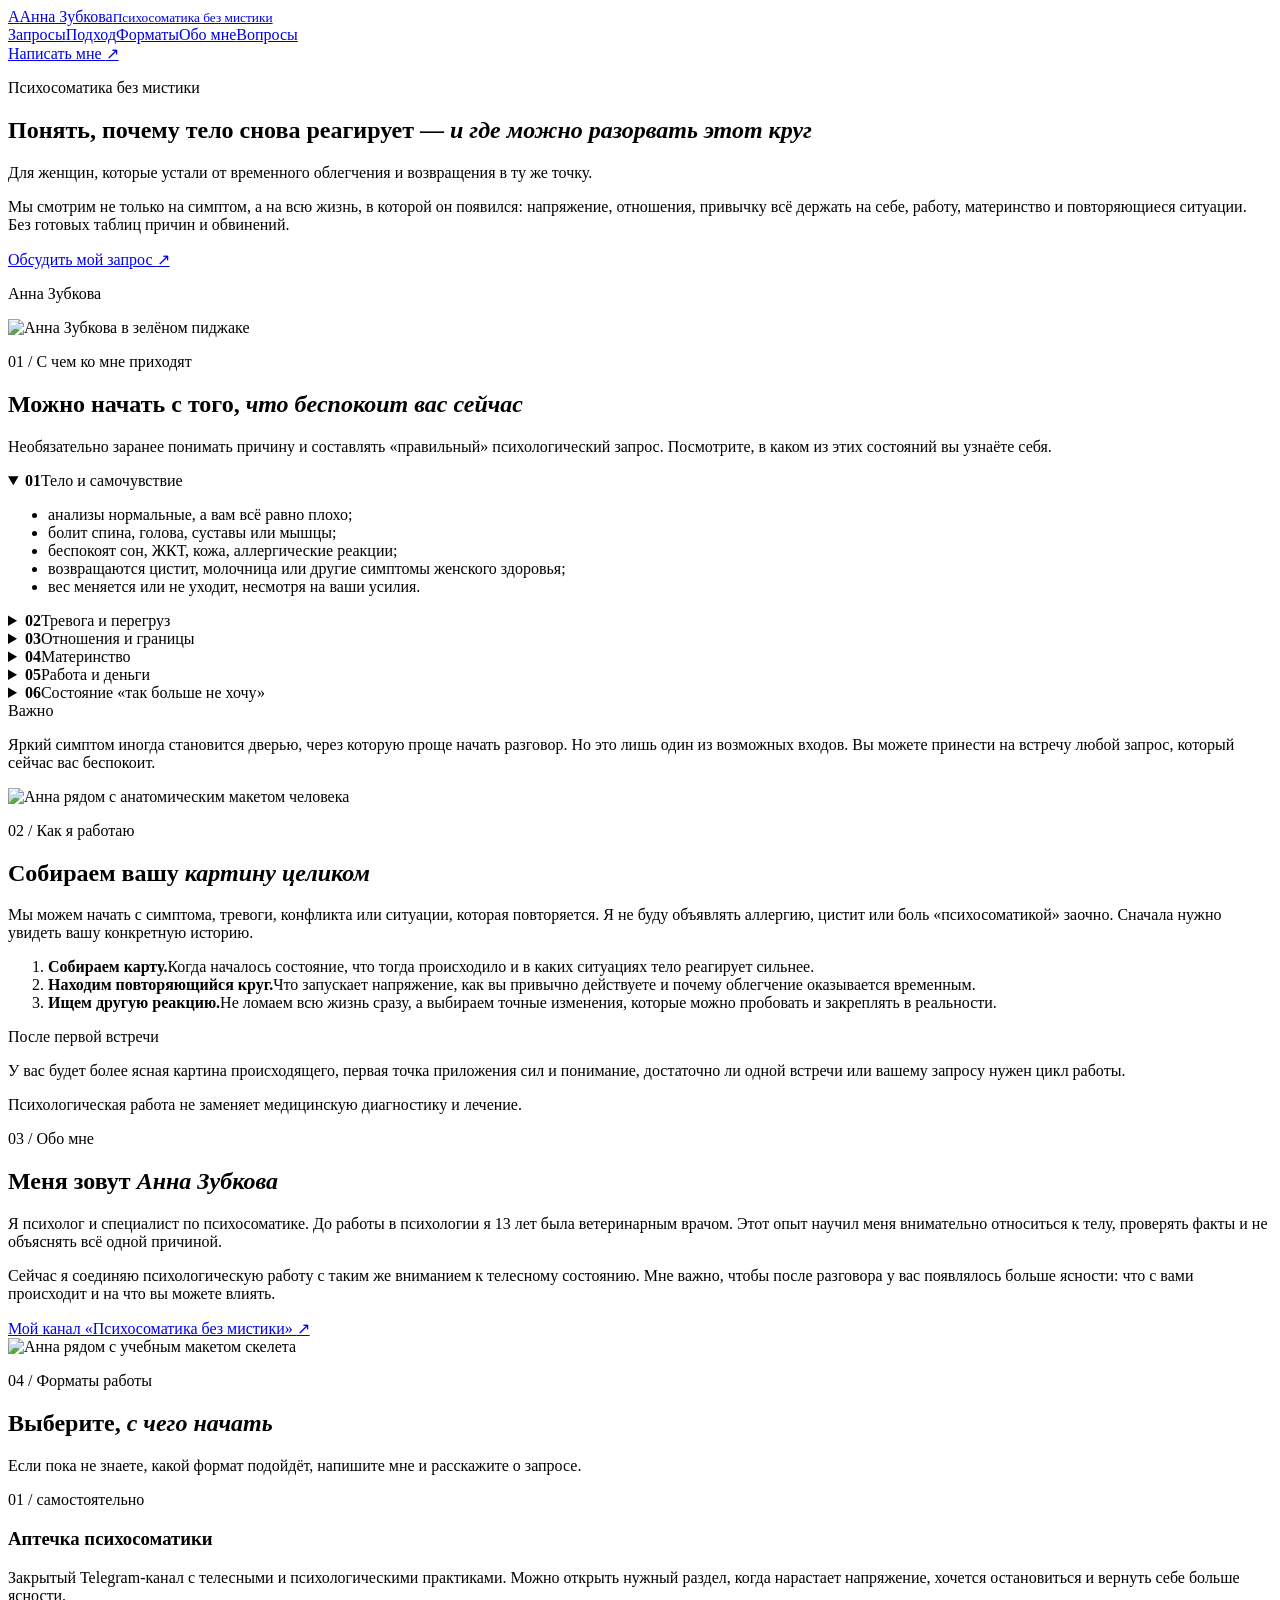
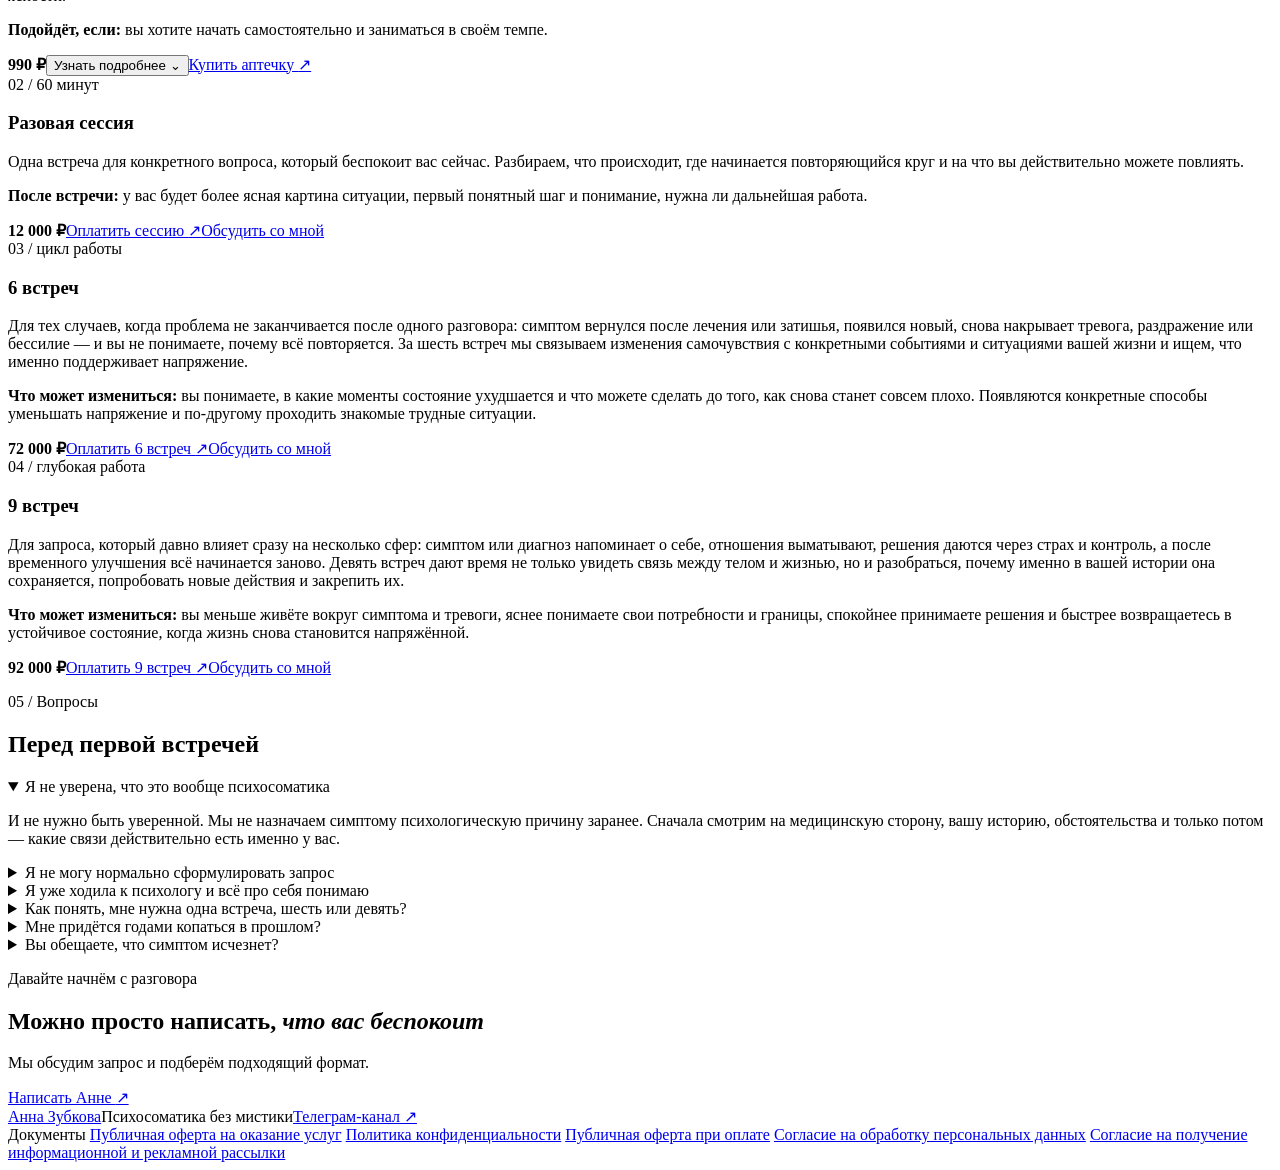
==== index.html @ 9dc9eb13 "Import original website: index.html" ====
<!doctype html>
<html lang="ru">
<head>
  <meta charset="utf-8">
  <meta name="viewport" content="width=device-width, initial-scale=1">
  <meta name="theme-color" content="#203127">
  <meta name="description" content="Анна Зубкова — психолог, специалист по психосоматике. Работа с телесными симптомами, тревогой, перегрузом и жизненными запросами без мистики и обвинений.">
  <title>Анна Зубкова — психосоматика без мистики</title>
  <link rel="icon" type="image/svg+xml" href="data:image/svg+xml,%3Csvg xmlns='http://www.w3.org/2000/svg' viewBox='0 0 64 64'%3E%3Crect width='64' height='64' rx='14' fill='%23203127'/%3E%3Cpath d='M16 43 31 17l17 26M23 33h17' fill='none' stroke='%23e7e2d5' stroke-width='5' stroke-linecap='round' stroke-linejoin='round'/%3E%3C/svg%3E">
  <link rel="stylesheet" href="styles.css">
</head>
<body>
  <header class="site-header">
    <a class="brand" href="#top" aria-label="Анна Зубкова — к началу страницы"><span class="brand-mark">А</span><span>Анна Зубкова<small>Психосоматика без мистики</small></span></a>
    <nav class="nav" aria-label="Основная навигация"><a href="#requests">Запросы</a><a href="#approach">Подход</a><a href="#formats">Форматы</a><a href="#about">Обо мне</a><a href="#faq">Вопросы</a></nav>
    <a class="header-contact" href="https://t.me/meteora1312" target="_blank" rel="noopener noreferrer">Написать мне <span aria-hidden="true">↗</span></a>
  </header>

  <main id="top">
    <section class="hero" aria-labelledby="hero-title">
      <div class="hero-copy">
        <p class="eyebrow"><span class="line"></span> Психосоматика без мистики</p>
        <h1 id="hero-title">Понять, почему тело снова реагирует — <em>и где можно разорвать этот круг</em></h1>
        <p class="hero-lead">Для женщин, которые устали от временного облегчения и возвращения в ту же точку.</p>
        <p class="hero-sub">Мы смотрим не только на симптом, а на всю жизнь, в которой он появился: напряжение, отношения, привычку всё держать на себе, работу, материнство и повторяющиеся ситуации. Без готовых таблиц причин и обвинений.</p>
        <a class="button button-light" href="https://t.me/meteora1312" target="_blank" rel="noopener noreferrer">Обсудить мой запрос <span aria-hidden="true">↗</span></a>
        <p class="hero-sign">Анна Зубкова</p>
      </div>
      <div class="hero-image"><img src="images/anna-green-hero.jpg" alt="Анна Зубкова в зелёном пиджаке" width="959" height="1280" fetchpriority="high"></div>
    </section>

    <section class="section concerns" id="requests" aria-labelledby="requests-title">
      <div class="section-heading"><p class="eyebrow muted">01 / С чем ко мне приходят</p><h2 id="requests-title">Можно начать с того, <em>что беспокоит вас сейчас</em></h2><p class="requests-intro">Необязательно заранее понимать причину и составлять «правильный» психологический запрос. Посмотрите, в каком из этих состояний вы узнаёте себя.</p></div>
      <div class="requests-grid">
        <details class="request-card" open><summary><span><b>01</b>Тело и самочувствие</span></summary><ul><li>анализы нормальные, а вам всё равно плохо;</li><li>болит спина, голова, суставы или мышцы;</li><li>беспокоят сон, ЖКТ, кожа, аллергические реакции;</li><li>возвращаются цистит, молочница или другие симптомы женского здоровья;</li><li>вес меняется или не уходит, несмотря на ваши усилия.</li></ul></details>
        <details class="request-card"><summary><span><b>02</b>Тревога и перегруз</span></summary><ul><li>вы просыпаетесь уже уставшей;</li><li>голова не выключается даже ночью;</li><li>тело напряжено, хотя прямо сейчас ничего не происходит;</li><li>вы всё контролируете, потому что иначе, кажется, всё рухнет;</li><li>отдых есть, а восстановления нет.</li></ul></details>
        <details class="request-card"><summary><span><b>03</b>Отношения и границы</span></summary><ul><li>вы устали объяснять очевидное и копите обиду;</li><li>трудно говорить «нет» и просить о помощи;</li><li>одни и те же конфликты повторяются с партнёром или близкими;</li><li>вы знаете, что нужно всем вокруг, но плохо понимаете, чего хотите сами.</li></ul></details>
        <details class="request-card"><summary><span><b>04</b>Материнство</span></summary><ul><li>вы срываетесь на ребёнка, а потом съедаете себя чувством вины;</li><li>постоянно тревожитесь за здоровье и будущее детей;</li><li>стали функцией для семьи и будто потеряли себя;</li><li>не можете отдыхать, пока дома кому-то что-то нужно.</li></ul></details>
        <details class="request-card"><summary><span><b>05</b>Работа и деньги</span></summary><ul><li>делаете много, а результата и удовлетворения мало;</li><li>страшно проявляться, поднимать цену или просить больше;</li><li>работа выматывает, но решиться на изменения трудно;</li><li>вы снова упираетесь в один и тот же потолок.</li></ul></details>
        <details class="request-card"><summary><span><b>06</b>Состояние «так больше не хочу»</span></summary><ul><li>внешне всё нормально, а внутри пусто;</li><li>ничего особенно не радует, жизнь идёт на автомате;</li><li>вы вроде всё понимаете головой, но реагируете по-старому;</li><li>не можете точно сформулировать запрос, но чувствуете, что пора что-то менять.</li></ul></details>
      </div>
      <div class="statement"><span class="statement-index">Важно</span><p>Яркий симптом иногда становится дверью, через которую проще начать разговор. Но это лишь один из возможных входов. Вы можете принести на встречу любой запрос, который сейчас вас беспокоит.</p></div>
    </section>

    <section class="section approach" id="approach" aria-labelledby="approach-title">
      <div class="approach-image"><img src="images/anna-anatomy.png" alt="Анна рядом с анатомическим макетом человека" width="1024" height="1536" loading="lazy"></div>
      <div class="approach-copy"><p class="eyebrow muted">02 / Как я работаю</p><h2 id="approach-title">Собираем вашу <em>картину целиком</em></h2>
        <p>Мы можем начать с симптома, тревоги, конфликта или ситуации, которая повторяется. Я не буду объявлять аллергию, цистит или боль «психосоматикой» заочно. Сначала нужно увидеть вашу конкретную историю.</p>
        <ol class="process-steps">
          <li><b>Собираем карту.</b><span>Когда началось состояние, что тогда происходило и в каких ситуациях тело реагирует сильнее.</span></li>
          <li><b>Находим повторяющийся круг.</b><span>Что запускает напряжение, как вы привычно действуете и почему облегчение оказывается временным.</span></li>
          <li><b>Ищем другую реакцию.</b><span>Не ломаем всю жизнь сразу, а выбираем точные изменения, которые можно пробовать и закреплять в реальности.</span></li>
        </ol>
        <div class="first-result"><span>После первой встречи</span><p>У вас будет более ясная картина происходящего, первая точка приложения сил и понимание, достаточно ли одной встречи или вашему запросу нужен цикл работы.</p></div>
        <p class="medical-note">Психологическая работа не заменяет медицинскую диагностику и лечение.</p>
      </div>
    </section>

    <section class="section about" id="about" aria-labelledby="about-title">
      <div class="about-copy"><p class="eyebrow muted">03 / Обо мне</p><h2 id="about-title">Меня зовут <em>Анна Зубкова</em></h2>
        <p>Я психолог и специалист по психосоматике. До работы в психологии я 13 лет была ветеринарным врачом. Этот опыт научил меня внимательно относиться к телу, проверять факты и не объяснять всё одной причиной.</p>
        <p>Сейчас я соединяю психологическую работу с таким же вниманием к телесному состоянию. Мне важно, чтобы после разговора у вас появлялось больше ясности: что с вами происходит и на что вы можете влиять.</p>
        <a class="text-link" href="https://t.me/meteora_psy" target="_blank" rel="noopener noreferrer">Мой канал «Психосоматика без мистики» <span aria-hidden="true">↗</span></a>
      </div>
      <div class="about-image"><img src="images/anna-skeleton.png" alt="Анна рядом с учебным макетом скелета" width="1024" height="1536" loading="lazy"></div>
    </section>

    <section class="section formats" id="formats" aria-labelledby="formats-title"><div class="section-heading"><p class="eyebrow muted">04 / Форматы работы</p><h2 id="formats-title">Выберите, <em>с чего начать</em></h2><p>Если пока не знаете, какой формат подойдёт, напишите мне и расскажите о запросе.</p></div>
      <div class="format-grid">
        <article class="format-card"><div><span class="format-number">01 / самостоятельно</span><h3>Аптечка психосоматики</h3><p>Закрытый Telegram-канал с телесными и психологическими практиками. Можно открыть нужный раздел, когда нарастает напряжение, хочется остановиться и вернуть себе больше ясности.</p><p class="format-result"><b>Подойдёт, если:</b> вы хотите начать самостоятельно и заниматься в своём темпе.</p></div><div class="format-bottom"><strong>990 ₽</strong><button class="apothecary-toggle" type="button" aria-expanded="false" aria-controls="apothecary-details">Узнать подробнее <span aria-hidden="true">⌄</span></button><a class="button button-dark" href="https://link.payform.ru/?paymentLinkId=2100d9b6-a887-4f74-a261-16cebd030a8f" target="_blank" rel="noopener noreferrer">Купить аптечку <span aria-hidden="true">↗</span></a></div></article>
        <article class="format-card"><div><span class="format-number">02 / 60 минут</span><h3>Разовая сессия</h3><p>Одна встреча для конкретного вопроса, который беспокоит вас сейчас. Разбираем, что происходит, где начинается повторяющийся круг и на что вы действительно можете повлиять.</p><p class="format-result"><b>После встречи:</b> у вас будет более ясная картина ситуации, первый понятный шаг и понимание, нужна ли дальнейшая работа.</p></div><div class="format-bottom"><strong>12 000 ₽</strong><a class="button button-dark" href="https://link.payform.ru/?paymentLinkId=747c7715-d031-4cc8-88b8-b50c8da9452f" target="_blank" rel="noopener noreferrer">Оплатить сессию <span aria-hidden="true">↗</span></a><a class="format-discuss" href="https://t.me/meteora1312" target="_blank" rel="noopener noreferrer">Обсудить со мной</a></div></article>
        <article class="format-card"><div><span class="format-number">03 / цикл работы</span><h3>6 встреч</h3><p>Для тех случаев, когда проблема не заканчивается после одного разговора: симптом вернулся после лечения или затишья, появился новый, снова накрывает тревога, раздражение или бессилие — и вы не понимаете, почему всё повторяется. За шесть встреч мы связываем изменения самочувствия с конкретными событиями и ситуациями вашей жизни и ищем, что именно поддерживает напряжение.</p><p class="format-result"><b>Что может измениться:</b> вы понимаете, в какие моменты состояние ухудшается и что можете сделать до того, как снова станет совсем плохо. Появляются конкретные способы уменьшать напряжение и по-другому проходить знакомые трудные ситуации.</p></div><div class="format-bottom"><strong>72 000 ₽</strong><a class="button button-dark" href="https://link.payform.ru/?paymentLinkId=efcb30e1-7773-4009-92f5-4e27698c7dbb" target="_blank" rel="noopener noreferrer">Оплатить 6 встреч <span aria-hidden="true">↗</span></a><a class="format-discuss" href="https://t.me/meteora1312" target="_blank" rel="noopener noreferrer">Обсудить со мной</a></div></article>
        <article class="format-card featured"><div><span class="format-number">04 / глубокая работа</span><h3>9 встреч</h3><p>Для запроса, который давно влияет сразу на несколько сфер: симптом или диагноз напоминает о себе, отношения выматывают, решения даются через страх и контроль, а после временного улучшения всё начинается заново. Девять встреч дают время не только увидеть связь между телом и жизнью, но и разобраться, почему именно в вашей истории она сохраняется, попробовать новые действия и закрепить их.</p><p class="format-result"><b>Что может измениться:</b> вы меньше живёте вокруг симптома и тревоги, яснее понимаете свои потребности и границы, спокойнее принимаете решения и быстрее возвращаетесь в устойчивое состояние, когда жизнь снова становится напряжённой.</p></div><div class="format-bottom"><strong>92 000 ₽</strong><a class="button button-light" href="https://link.payform.ru/?paymentLinkId=9d1f281f-396b-4ad5-9f83-688eb92762f6" target="_blank" rel="noopener noreferrer">Оплатить 9 встреч <span aria-hidden="true">↗</span></a><a class="format-discuss" href="https://t.me/meteora1312" target="_blank" rel="noopener noreferrer">Обсудить со мной</a></div></article>
      </div>
      <section class="apothecary-details" id="apothecary-details" aria-labelledby="apothecary-title" hidden>
        <div class="apothecary-intro">
          <p class="eyebrow muted">Подробнее о продукте</p>
          <h2 id="apothecary-title">Аптечка психосоматики</h2>
          <p class="apothecary-lead">Закрытый Telegram-канал с практиками, которые можно открыть в тот момент, когда уже накрыло и нужно понять, что делать сейчас.</p>
          <p>У вас может не быть времени или возможности прийти на большой разбор. А тревога уже разогналась, в голове всё скачет, тело напряжено, после неприятного разговора никак не отпускает или снова стало страшно из-за симптома.</p>
          <p>В таком состоянии сложно вспоминать всё, что вы когда-то читали о психологии. Хочется открыть конкретную практику, сделать её и хотя бы немного снизить напряжение, чтобы снова начать соображать.</p>
          <p>Для этого я и собрала «Аптечку психосоматики».</p>
        </div>

        <div class="apothecary-situation">
          <h3>В каких ситуациях она может пригодиться</h3>
          <p>Например, вы не можете уснуть, потому что продолжаете мысленно выяснять отношения. Сорвались на ребёнка и теперь вместо отдыха второй час едите себя чувством вины. Испугались симптома и уже начитались в интернете такого, что тревога стала сильнее самого симптома. Или просто понимаете: всё бесит, сил нет, а что с собой делать — непонятно.</p>
          <p>Вы заходите в канал, выбираете раздел под своё состояние и берёте одну практику. Не нужно выполнять всё подряд, проходить материалы по порядку или устраивать себе ещё одну работу после работы.</p>
        </div>

        <div class="apothecary-contents">
          <h3>Что есть в «Аптечке»</h3>
          <div class="apothecary-grid">
            <article><span>01</span><h4>Телесные практики</h4><p>Короткие упражнения, которые помогают вернуть внимание из бесконечного потока мыслей в тело и немного снизить напряжение. Есть практики на 3–5 минут, которые можно сделать дома без специальной подготовки.</p></article>
            <article><span>02</span><h4>Психологические практики</h4><p>Они нужны, чтобы не только успокоиться, но и разобраться: что именно сейчас так зацепило, чего вы испугались, что пытаетесь проконтролировать и почему ситуация никак не отпускает.</p></article>
            <article><span>03</span><h4>Практики на симптомы</h4><p>Без таблиц в духе «болит здесь — значит, вы на кого-то обиделись». Мы смотрим на сам симптом, обстоятельства, в которых он усилился, и напряжение, которое появилось вокруг него.</p></article>
            <article><span>04</span><h4>Новые решения</h4><p>Здесь работа уже не только с состоянием. Можно посмотреть, как вы обычно поступаете в сложной ситуации, к чему это приводит и что попробовать сделать по-другому.</p></article>
            <article><span>05</span><h4>Тема месяца</h4><p>Каждый месяц я беру одну тему глубже. Сейчас в канале собраны материалы о возвращении к себе: как снова начать замечать своё состояние, желания и усталость, а не обнаруживать себя только в тот момент, когда организм уже сказал: «Всё, приехали».</p></article>
            <article><span>06</span><h4>Дополнительные материалы и фиторецепты</h4><p>Сон, вода, прогулки, цифровая гигиена и другие простые вещи, которые мы часто недооцениваем. Плюс отдельный раздел со сборами и рекомендациями по их применению.</p></article>
          </div>
        </div>

        <div class="apothecary-how">
          <div><h3>Как пользоваться каналом</h3><p>Допустим, сегодня вы не можете успокоиться после разговора. Не нужно изучать весь канал. Вы открываете нужный раздел, выбираете одну практику и делаете её.</p><p>В другой день может понадобиться упражнение перед сном. Через неделю — разбор ситуации, в которой вы опять взяли на себя слишком много. «Аптечка» остаётся под рукой, и вы возвращаетесь к ней по мере необходимости.</p><p>Она нужна не для того, чтобы срочно убрать из жизни тревогу, страх или сложную ситуацию. Задача — сбросить лишнее напряжение вокруг происходящего. Тогда становится проще понять, что с вами и что делать дальше.</p></div>
          <div><h3>Что вы получаете</h3><p>У вас появляется место, куда можно зайти без долгих поисков по интернету и бесконечного перебирания случайных советов.</p><p>Не надо каждый раз вспоминать, как дышать, куда смотреть и какую технику вы где-то сохраняли полгода назад. Всё собрано в одном канале и разложено по разделам.</p></div>
        </div>

        <div class="apothecary-faq">
          <h3>Частые вопросы</h3>
          <details><summary>Нужно ли делать все практики?</summary><p>Нет. Выбирайте то, что подходит вашему состоянию сейчас. Некоторые упражнения захочется повторять каждый день, к другим вы вернётесь один раз через несколько месяцев.</p></details>
          <details><summary>Нужен ли диагноз?</summary><p>Нет. В «Аптечку» можно прийти с тревогой, раздражением, усталостью, сложностями со сном, напряжением в теле или состоянием «я вообще не понимаю, что со мной происходит».</p></details>
          <details><summary>Она заменяет врача или терапию?</summary><p>Нет. Если у вас появился симптом или изменилось самочувствие, нужна медицинская диагностика. Практики помогают работать с тревогой, напряжением и жизненным контекстом, но не заменяют лечение.</p><p>И это также не личная терапия: в канале мы не разбираем вашу индивидуальную историю. Если одной самостоятельной работы становится мало, можно прийти ко мне на сессию.</p></details>
        </div>

        <div class="apothecary-cta">
          <div><span>Стоимость</span><strong>990 ₽</strong><p>После оплаты вы получаете доступ в закрытый Telegram-канал и можете возвращаться к материалам, когда они понадобятся.</p></div>
          <a class="button button-light" href="https://link.payform.ru/?paymentLinkId=2100d9b6-a887-4f74-a261-16cebd030a8f" target="_blank" rel="noopener noreferrer">Купить аптечку <span aria-hidden="true">↗</span></a>
        </div>
      </section>
    </section>

    <section class="section faq" id="faq" aria-labelledby="faq-title"><div class="section-heading"><p class="eyebrow muted">05 / Вопросы</p><h2 id="faq-title">Перед первой встречей</h2></div><div class="faq-list">
      <details open><summary>Я не уверена, что это вообще психосоматика</summary><p>И не нужно быть уверенной. Мы не назначаем симптому психологическую причину заранее. Сначала смотрим на медицинскую сторону, вашу историю, обстоятельства и только потом — какие связи действительно есть именно у вас.</p></details>
      <details><summary>Я не могу нормально сформулировать запрос</summary><p>Можно написать так, как получается: «мне плохо», «я опять сорвалась», «всё держу на себе», «тело снова чудит». На встрече мы разберёмся, что из этого сейчас главное.</p></details>
      <details><summary>Я уже ходила к психологу и всё про себя понимаю</summary><p>Понимание не всегда меняет автоматическую реакцию. Поэтому мы смотрим не только на то, почему так получилось, но и на конкретный момент, в котором вы снова начинаете действовать по-старому.</p></details>
      <details><summary>Как понять, мне нужна одна встреча, шесть или девять?</summary><p>Одна встреча подходит, если вы хотите разобрать один конкретный вопрос и понять, с чего начать. Шесть — если симптом, тревога или болезненная ситуация повторяются и одного разговора недостаточно. Девять — если проблема тянется давно и уже отражается сразу на самочувствии, отношениях, работе или важных решениях. Если сомневаетесь, сначала напишите мне.</p></details>
      <details><summary>Мне придётся годами копаться в прошлом?</summary><p>Нет. Мы обращаемся к прошлому только там, где оно помогает понять сегодняшнюю реакцию. Работа строится вокруг вашего нынешнего состояния и того, что можно менять в реальной жизни.</p></details>
      <details><summary>Вы обещаете, что симптом исчезнет?</summary><p>Нет. У телесных симптомов могут быть разные причины. Я помогаю разобраться с психологическим и жизненным контекстом состояния, но не обещаю медицинский результат и не заменяю врача.</p></details>
    </div></section>

    <section class="closing"><p class="eyebrow">Давайте начнём с разговора</p><h2>Можно просто написать, <em>что вас беспокоит</em></h2><p>Мы обсудим запрос и подберём подходящий формат.</p><a class="button button-light" href="https://t.me/meteora1312" target="_blank" rel="noopener noreferrer">Написать Анне <span aria-hidden="true">↗</span></a></section>
  </main>
  <footer class="site-footer">
    <div class="footer-main"><a class="footer-brand" href="#top">Анна Зубкова</a><span>Психосоматика без мистики</span><a href="https://t.me/meteora_psy" target="_blank" rel="noopener noreferrer">Телеграм-канал ↗</a></div>
    <div class="footer-documents" aria-label="Юридические документы">
      <span class="footer-documents-title">Документы</span>
      <a href="https://disk.yandex.ru/i/dGnQ_CPQ_0ZPvw" target="_blank" rel="noopener noreferrer">Публичная оферта на оказание услуг</a>
      <a href="https://disk.yandex.ru/i/eS4unDjoyxO7ww" target="_blank" rel="noopener noreferrer">Политика конфиденциальности</a>
      <a href="https://disk.yandex.ru/i/03C6Bfu-hE9dow" target="_blank" rel="noopener noreferrer">Публичная оферта при оплате</a>
      <a href="https://disk.yandex.ru/i/EY8X-3JhT8fGIw" target="_blank" rel="noopener noreferrer">Согласие на обработку персональных данных</a>
      <a href="https://disk.yandex.ru/i/Dt00-QcCVnCvow" target="_blank" rel="noopener noreferrer">Согласие на получение информационной и рекламной рассылки</a>
    </div>
  </footer>
  <script>
    const apothecaryToggle = document.querySelector('.apothecary-toggle');
    const apothecaryDetails = document.querySelector('#apothecary-details');

    apothecaryToggle?.addEventListener('click', () => {
      const isOpen = apothecaryToggle.getAttribute('aria-expanded') === 'true';
      apothecaryToggle.setAttribute('aria-expanded', String(!isOpen));
      apothecaryDetails.hidden = isOpen;
      if (!isOpen) {
        requestAnimationFrame(() => apothecaryDetails.scrollIntoView({ behavior: 'smooth', block: 'start' }));
      }
    });
  </script>
</body>
</html>
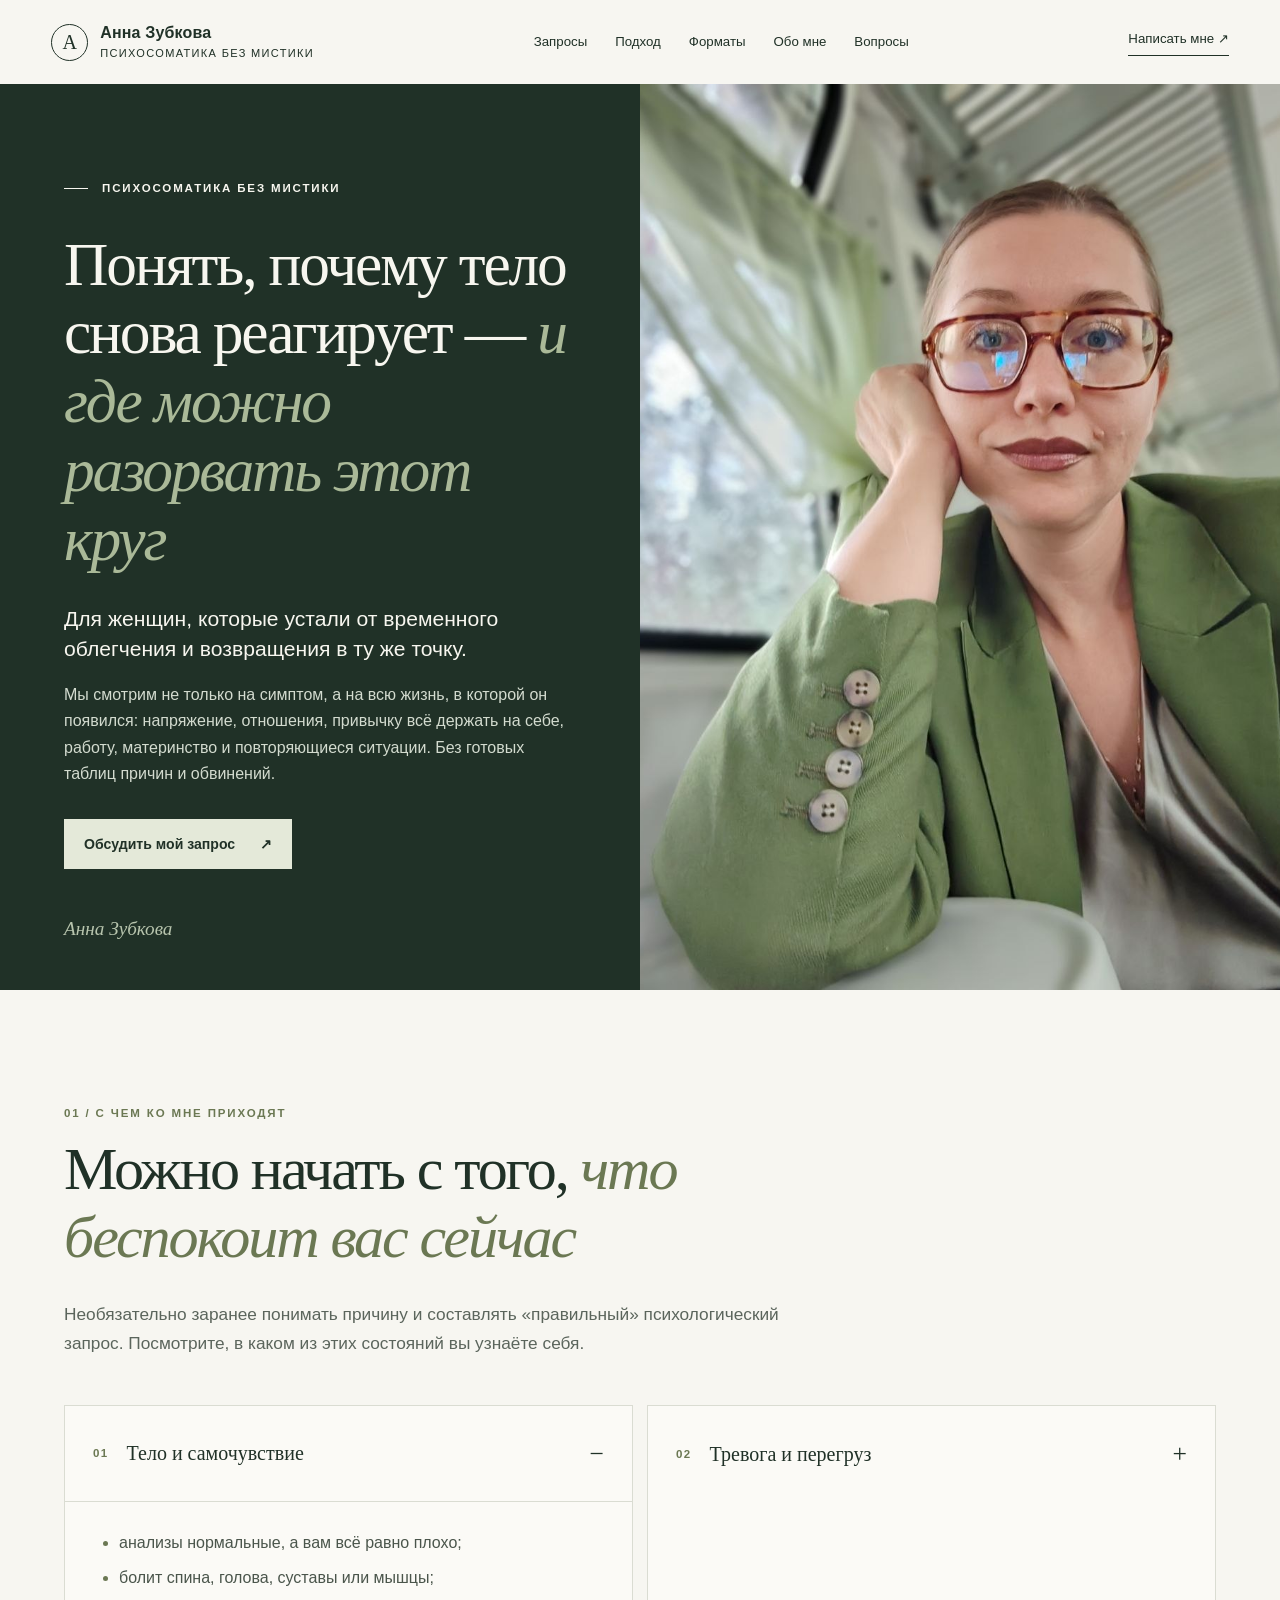
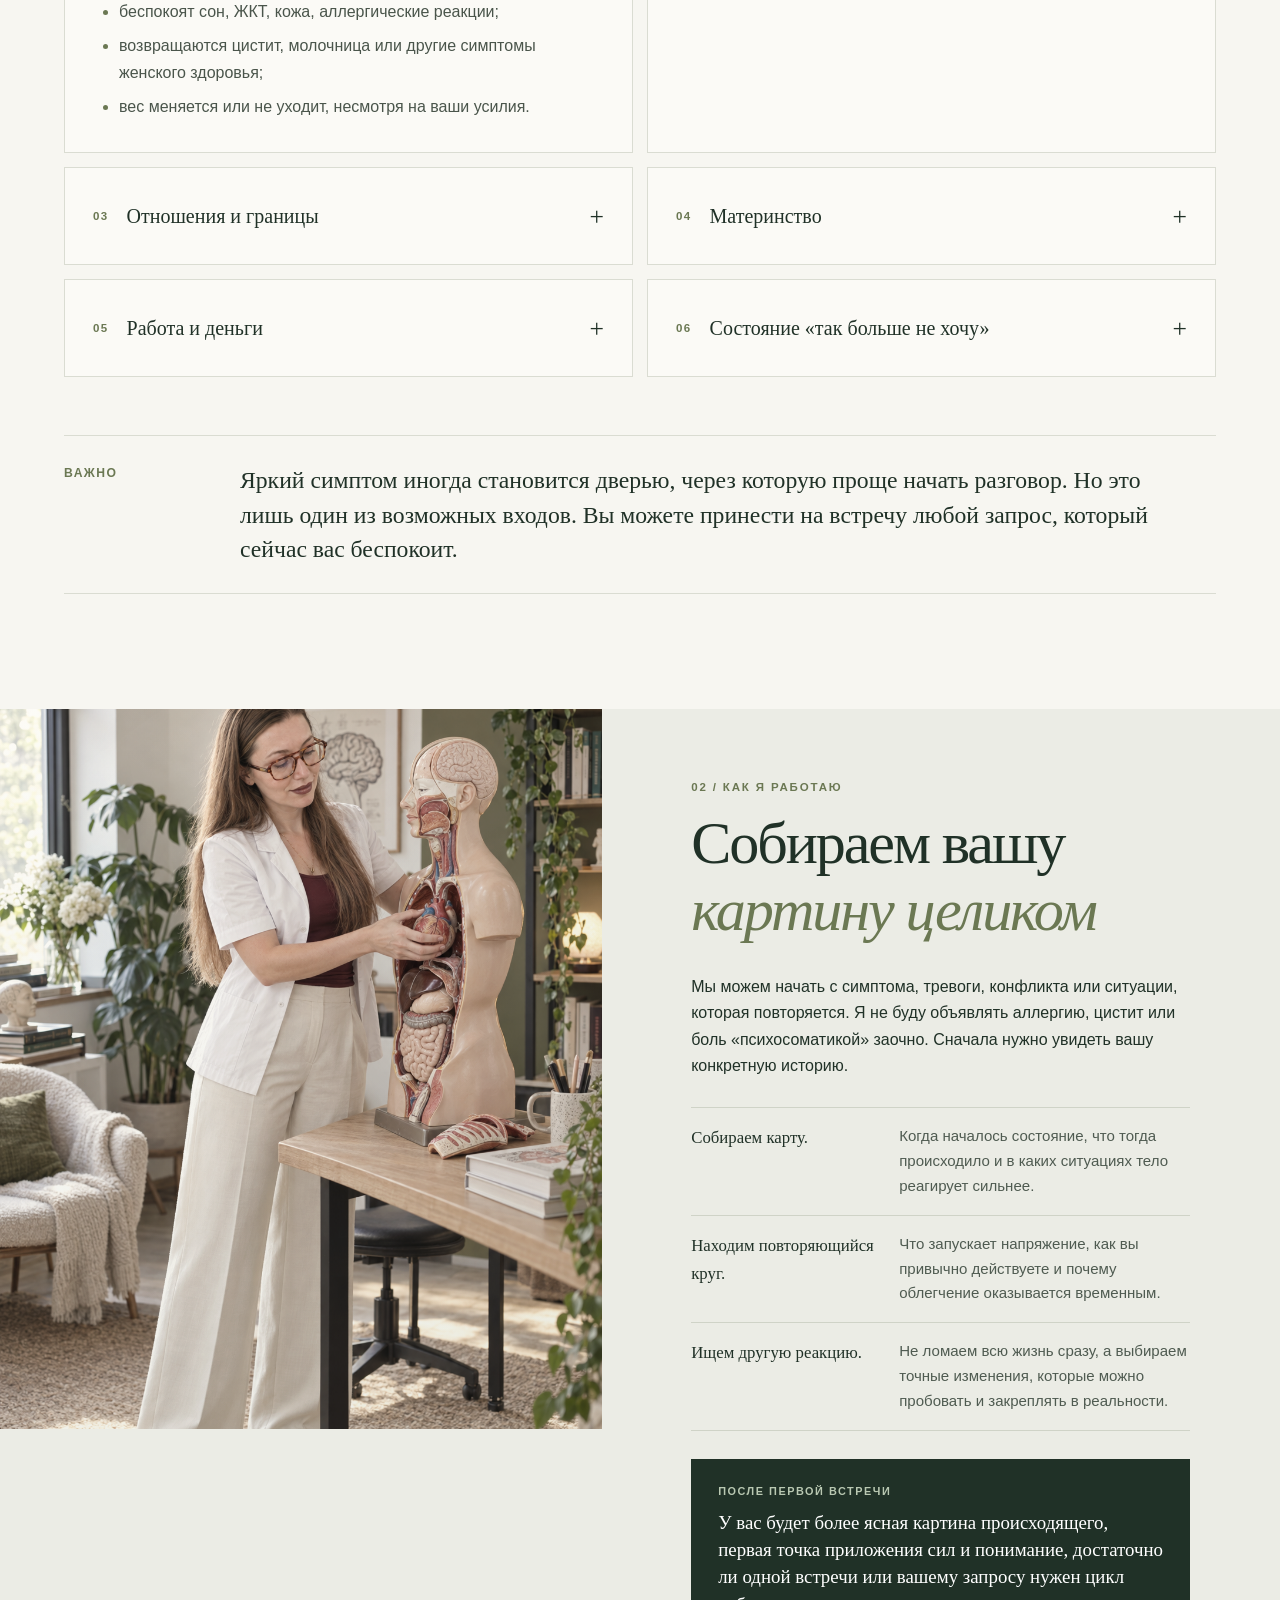
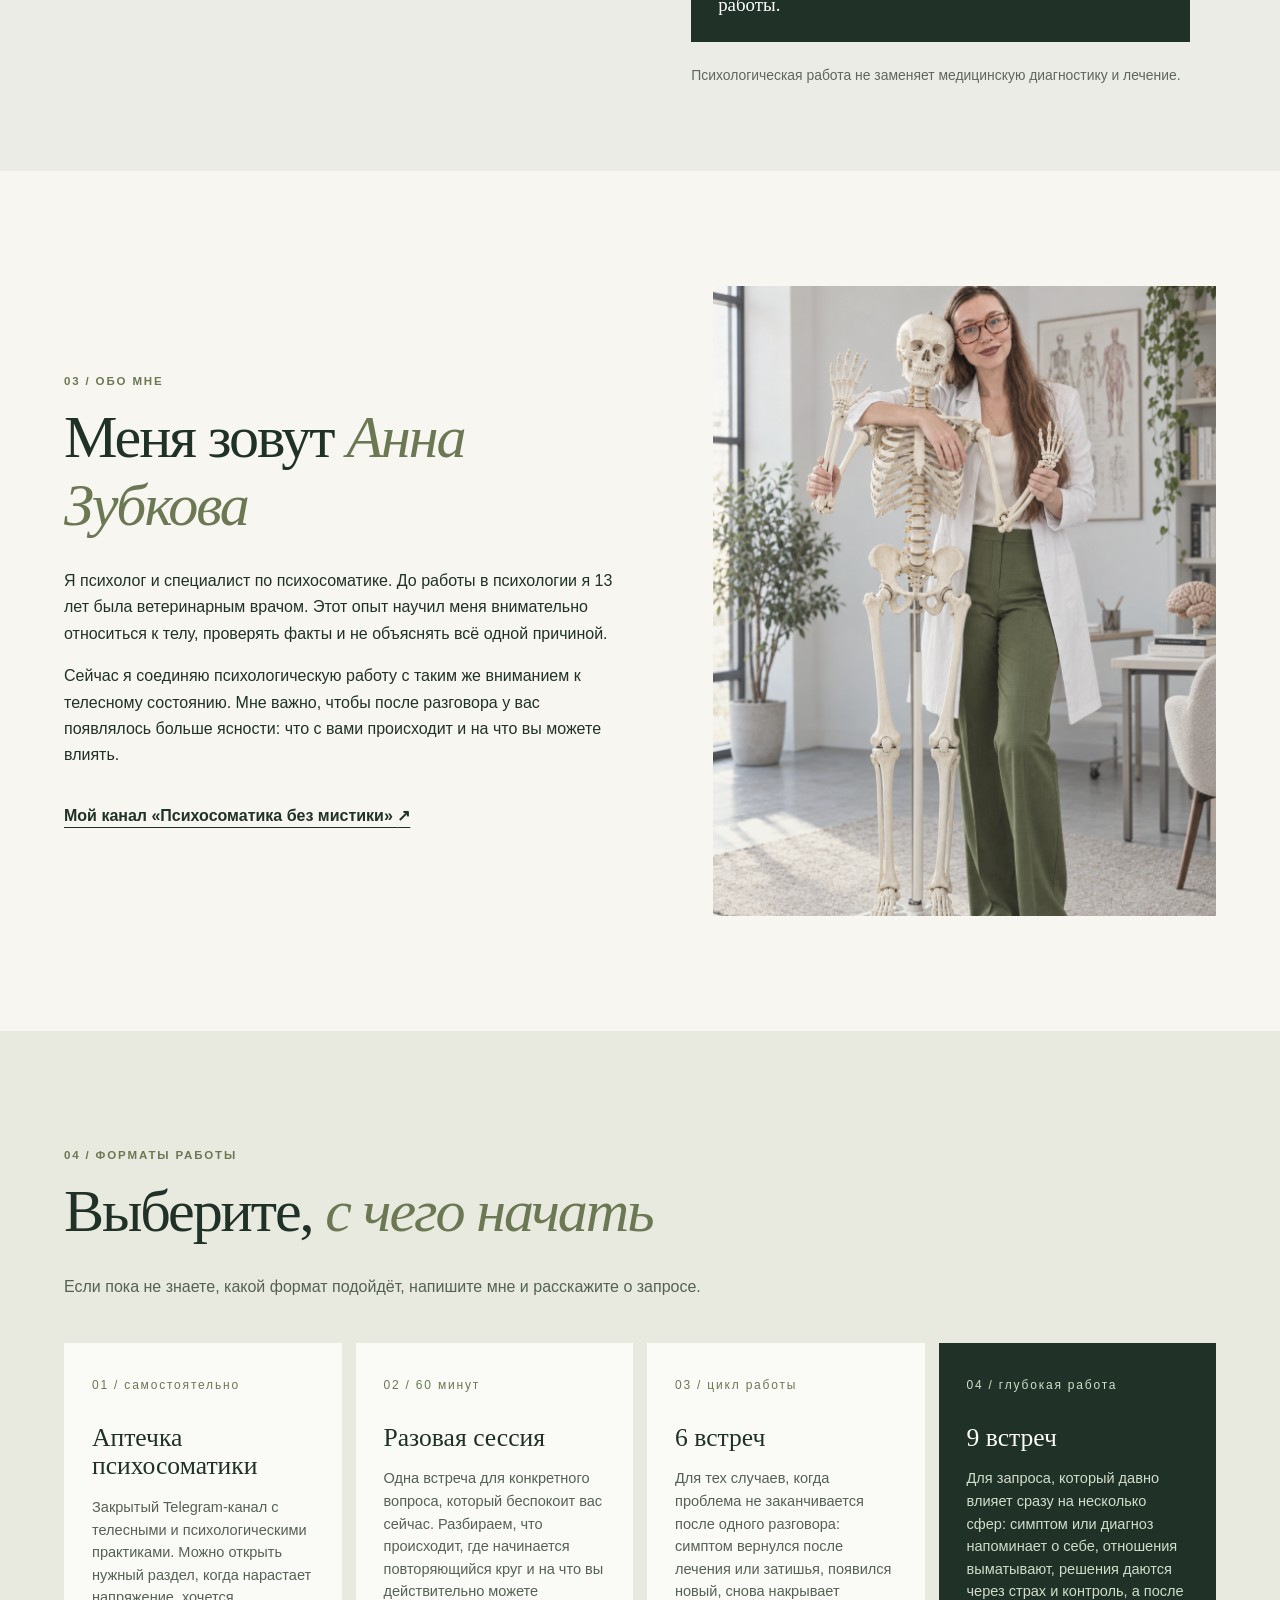
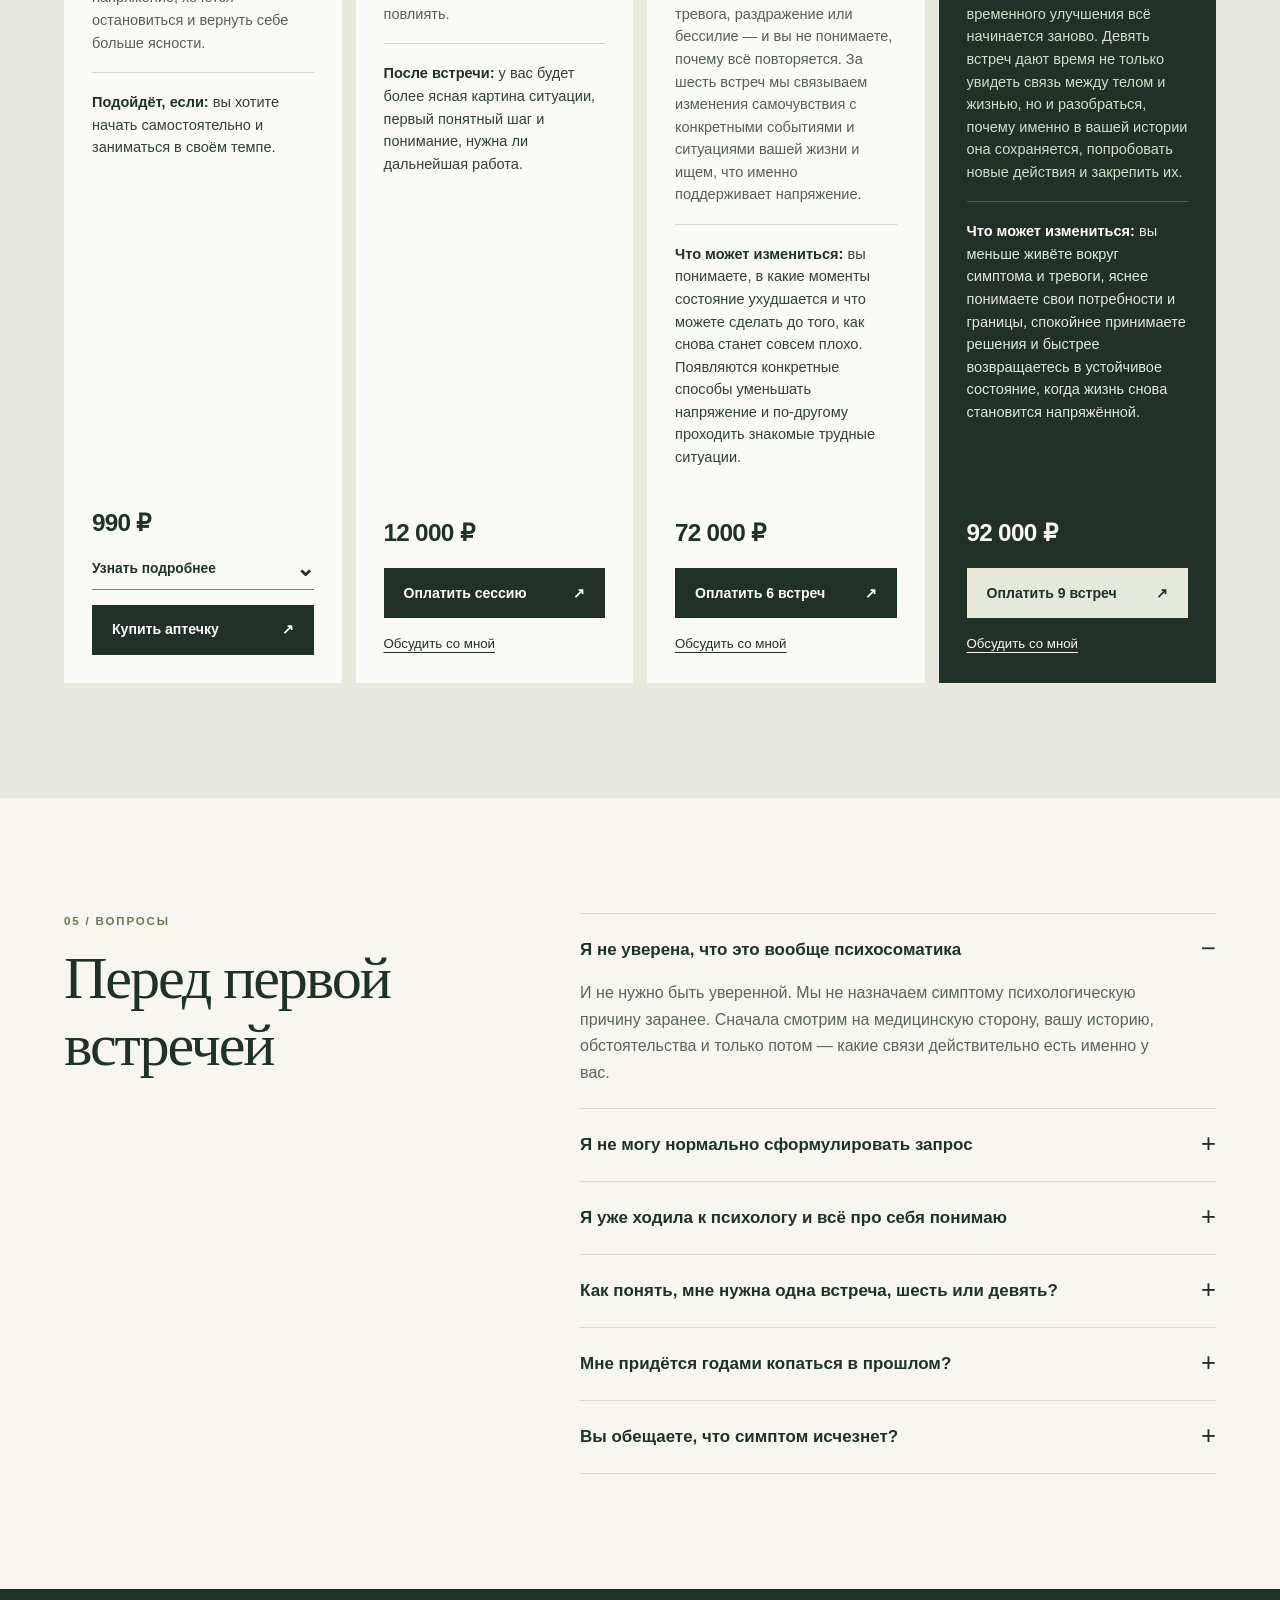
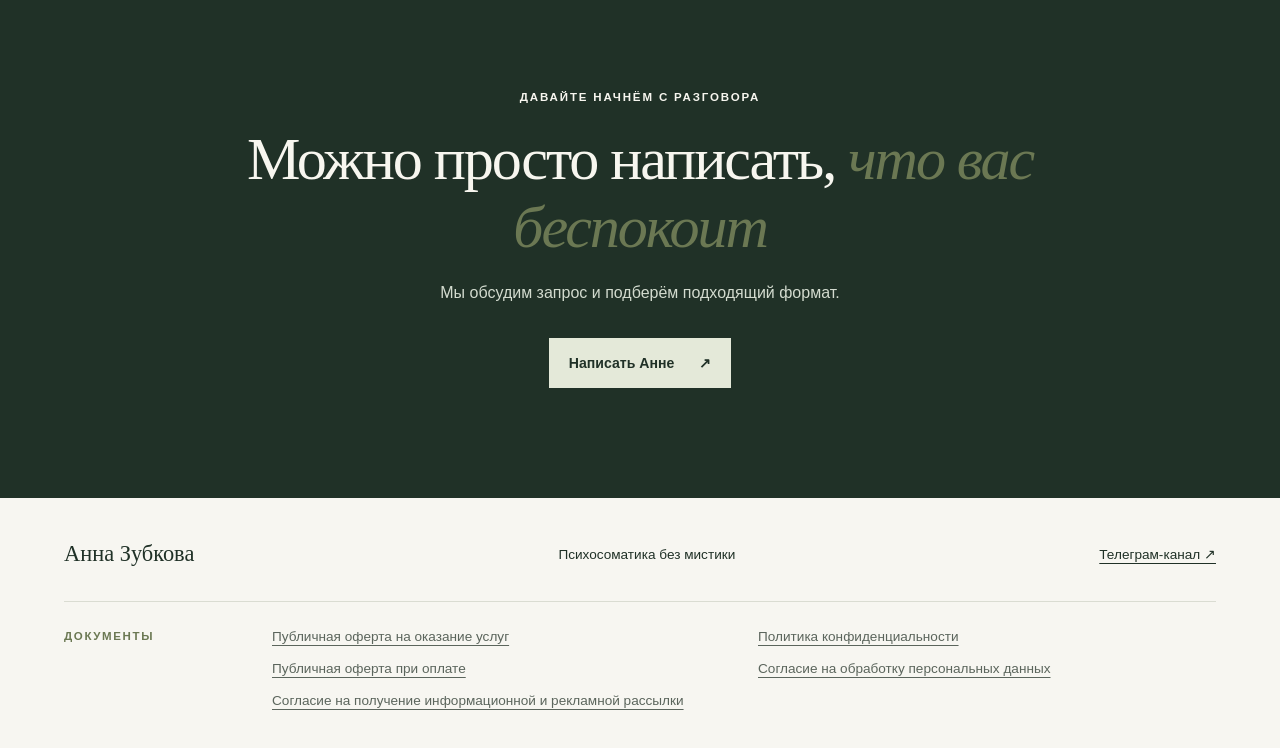
==== commit c7e459de: "Fix Telegram channel links" ====
--- a/index.html
+++ b/index.html
@@ -60,7 +60,7 @@
       <div class="about-copy"><p class="eyebrow muted">03 / Обо мне</p><h2 id="about-title">Меня зовут <em>Анна Зубкова</em></h2>
         <p>Я психолог и специалист по психосоматике. До работы в психологии я 13 лет была ветеринарным врачом. Этот опыт научил меня внимательно относиться к телу, проверять факты и не объяснять всё одной причиной.</p>
         <p>Сейчас я соединяю психологическую работу с таким же вниманием к телесному состоянию. Мне важно, чтобы после разговора у вас появлялось больше ясности: что с вами происходит и на что вы можете влиять.</p>
-        <a class="text-link" href="https://t.me/meteora_psy" target="_blank" rel="noopener noreferrer">Мой канал «Психосоматика без мистики» <span aria-hidden="true">↗</span></a>
+        <a class="text-link" href="https://t.me/+_AxSTTQd2jU5YWUy" target="_blank" rel="noopener noreferrer">Мой канал «Психосоматика без мистики» <span aria-hidden="true">↗</span></a>
       </div>
       <div class="about-image"><img src="images/anna-skeleton.png" alt="Анна рядом с учебным макетом скелета" width="1024" height="1536" loading="lazy"></div>
     </section>
@@ -131,7 +131,7 @@
     <section class="closing"><p class="eyebrow">Давайте начнём с разговора</p><h2>Можно просто написать, <em>что вас беспокоит</em></h2><p>Мы обсудим запрос и подберём подходящий формат.</p><a class="button button-light" href="https://t.me/meteora1312" target="_blank" rel="noopener noreferrer">Написать Анне <span aria-hidden="true">↗</span></a></section>
   </main>
   <footer class="site-footer">
-    <div class="footer-main"><a class="footer-brand" href="#top">Анна Зубкова</a><span>Психосоматика без мистики</span><a href="https://t.me/meteora_psy" target="_blank" rel="noopener noreferrer">Телеграм-канал ↗</a></div>
+    <div class="footer-main"><a class="footer-brand" href="#top">Анна Зубкова</a><span>Психосоматика без мистики</span><a href="https://t.me/+_AxSTTQd2jU5YWUy" target="_blank" rel="noopener noreferrer">Телеграм-канал ↗</a></div>
     <div class="footer-documents" aria-label="Юридические документы">
       <span class="footer-documents-title">Документы</span>
       <a href="https://disk.yandex.ru/i/dGnQ_CPQ_0ZPvw" target="_blank" rel="noopener noreferrer">Публичная оферта на оказание услуг</a>
--- a/styles.css
+++ b/styles.css
@@ -0,0 +1,116 @@
+:root{--ink:#203127;--forest:#203127;--olive:#6b7853;--paper:#f7f6f1;--cream:#e9e5d9;--line:#dadcd2;--white:#fff;--muted:#5b655c}*{box-sizing:border-box}html{scroll-behavior:smooth}body{margin:0;background:var(--paper);color:var(--ink);font-family:Arial,"Helvetica Neue",sans-serif;font-size:1rem;line-height:1.65}img{display:block;max-width:100%;height:auto}a{color:inherit}a:focus-visible,summary:focus-visible{outline:3px solid #baae78;outline-offset:4px}h1,h2,h3,p{margin-top:0}h1,h2,h3{line-height:1.12}h1,h2{font-family:Georgia,"Times New Roman",serif;font-weight:400;letter-spacing:-.035em}h1 em,h2 em{font-weight:400;color:#aab998}h2 em{color:var(--olive)}.site-header{height:84px;padding:0 max(4vw,24px);display:flex;align-items:center;justify-content:space-between;background:var(--paper);gap:28px}.brand{display:flex;align-items:center;gap:12px;text-decoration:none;font-weight:700;letter-spacing:.01em;line-height:1.15;white-space:nowrap}.brand small{display:block;font-size:.69rem;text-transform:uppercase;letter-spacing:.12em;font-weight:400;margin-top:5px}.brand-mark{width:37px;height:37px;border:1px solid var(--ink);border-radius:50%;display:grid;place-items:center;font-family:Georgia,serif;font-size:1.25rem;font-weight:400}.nav{display:flex;gap:36px}.nav a,.header-contact{font-size:.83rem;text-decoration:none}.nav a:hover,.header-contact:hover,.text-link:hover,.format-discuss:hover{text-decoration:underline;text-underline-offset:4px}.header-contact{white-space:nowrap;border-bottom:1px solid var(--ink);padding-bottom:5px}.hero{min-height:660px;display:grid;grid-template-columns:1fr 1fr;background:var(--forest);color:#f7f6ef}.hero-copy{padding:clamp(72px,9vw,130px) 6vw 45px max(5vw,28px);display:flex;flex-direction:column;align-items:flex-start}.eyebrow{text-transform:uppercase;letter-spacing:.16em;font-size:.72rem;font-weight:700;line-height:1.4}.line{display:inline-block;width:24px;border-top:1px solid currentColor;vertical-align:middle;margin-right:9px}.hero h1{font-size:clamp(3.6rem,6.1vw,7rem);max-width:800px;margin:22px 0 30px}.hero-lead{font-size:clamp(1.23rem,1.65vw,1.6rem);line-height:1.45;max-width:650px;margin-bottom:17px}.hero-sub{color:#d3dbcf;max-width:595px;margin-bottom:32px;font-size:1rem}.button{display:inline-flex;align-items:center;justify-content:space-between;gap:25px;min-height:50px;padding:12px 20px;text-decoration:none;font-size:.88rem;font-weight:700;transition:background .2s,color .2s,transform .2s}.button:hover{transform:translateY(-2px)}.button-light{background:#e4e9d9;color:var(--ink)}.button-light:hover{background:#fff}.button-dark{background:var(--forest);color:#fff}.button-dark:hover{background:#475f45}.hero-sign{font-family:Georgia,serif;font-style:italic;color:#b7c4ad;margin:auto 0 0;padding-top:44px;font-size:1.2rem}.hero-image{min-height:620px;overflow:hidden;background:#d6d7d1}.hero-image img{width:100%;height:100%;object-fit:cover;object-position:60% center}.section{max-width:1450px;margin:auto;padding:clamp(76px,9vw,130px) max(5vw,24px)}.section-heading{max-width:780px}.section-heading h2,.approach h2,.about h2,.closing h2{font-size:clamp(2.7rem,4.7vw,5.3rem);margin:14px 0 30px}.muted{color:var(--olive)}.concerns-grid{display:grid;grid-template-columns:1fr 1fr;gap:6vw;margin:48px 0 55px}.concerns-list{border-top:1px solid #a5aea1;padding-top:24px}.concerns-list h3{font-family:Georgia,serif;font-size:1.65rem;font-weight:400}.concerns-list p{max-width:560px;color:#4a554b}.concerns-list.accented{border-color:var(--olive)}.statement{display:grid;grid-template-columns:140px 1fr;gap:36px;padding:27px 0;border-top:1px solid var(--line);border-bottom:1px solid var(--line)}.statement-index{font-size:.76rem;letter-spacing:.12em;text-transform:uppercase;color:var(--olive);font-weight:700}.statement p{font-family:Georgia,serif;font-size:clamp(1.25rem,1.85vw,1.85rem);line-height:1.44;max-width:920px;margin:0}.approach{display:grid;max-width:none;grid-template-columns:47% 53%;padding:0;background:#ebece5}.approach-image{height:720px;overflow:hidden}.approach-image img{width:100%;height:100%;object-fit:cover;object-position:center 34%}.approach-copy{align-self:center;padding:70px clamp(30px,7vw,105px);max-width:850px}.approach-copy>p:not(.eyebrow){max-width:680px}.approach-note{max-width:680px;border-left:2px solid var(--olive);padding:8px 0 8px 22px;font-family:Georgia,serif;font-size:1.33rem;line-height:1.43;margin:29px 0}.approach-copy .medical-note{font-size:.87rem;color:#5e665e}.about{display:grid;grid-template-columns:1.05fr .95fr;gap:8%;align-items:center}.about-copy{max-width:640px}.about-copy p:not(.eyebrow){max-width:575px}.about-image{height:630px;overflow:hidden}.about-image img{width:100%;height:100%;object-fit:cover;object-position:center 24%}.text-link{display:inline-block;margin-top:18px;text-underline-offset:6px;font-weight:700}.formats{max-width:none;background:#e8e9df}.formats .section-heading,.format-grid{max-width:1450px;margin-left:auto;margin-right:auto}.formats .section-heading p:last-child{color:#566155}.format-grid{display:grid;grid-template-columns:repeat(4,minmax(0,1fr));gap:14px;margin-top:43px}.format-card{background:#fafaf6;padding:28px;min-height:390px;display:flex;flex-direction:column;justify-content:space-between;gap:30px}.format-card h3{font-family:Georgia,serif;font-size:clamp(1.45rem,2vw,2rem);font-weight:400;margin:26px 0 15px}.format-card p{font-size:.91rem;line-height:1.55;color:#566155}.format-number{font-size:.75rem;color:var(--olive);letter-spacing:.15em}.format-bottom{display:flex;flex-direction:column;align-items:flex-start;gap:15px}.format-bottom strong{font-size:1.52rem;letter-spacing:-.03em}.format-bottom .button{width:100%;gap:6px}.format-discuss{text-underline-offset:4px;font-size:.83rem}.format-card.featured{background:var(--forest);color:#f9faf5}.featured p,.featured .format-number{color:#d1ddcb}.faq{display:grid;grid-template-columns:.8fr 1.2fr;gap:8%}.faq-list{border-top:1px solid var(--line)}details{border-bottom:1px solid var(--line);padding:22px 0}summary{cursor:pointer;list-style:none;font-size:1.06rem;font-weight:700;display:flex;justify-content:space-between;gap:25px}summary::-webkit-details-marker{display:none}summary:after{content:"+";font-size:1.6rem;font-weight:400;line-height:1}details[open] summary:after{content:"−"}details p{max-width:690px;color:var(--muted);margin:16px 35px 0 0}.closing{background:var(--forest);color:#f7f6ef;text-align:center;padding:100px 24px 110px}.closing h2{max-width:900px;margin:20px auto}.closing p:not(.eyebrow){color:#d3dbcf;margin-bottom:32px}footer{padding:36px max(5vw,24px);display:flex;align-items:center;justify-content:space-between;gap:20px;font-size:.85rem}footer .footer-brand{text-decoration:none;font-family:Georgia,serif;font-size:1.4rem}footer a:last-child{text-underline-offset:4px}@media(max-width:1050px){.format-grid{grid-template-columns:repeat(2,minmax(0,1fr))}.approach-image{height:660px}.approach-copy{padding:50px 5vw}}@media(max-width:720px){.site-header{height:72px;padding:0 18px}.brand-mark{width:34px;height:34px}.brand{font-size:.83rem}.brand small{font-size:.56rem}.nav{display:none}.header-contact{font-size:.77rem}.hero{display:flex;flex-direction:column}.hero-copy{padding:62px 24px 45px;min-height:570px}.hero h1{font-size:clamp(3.35rem,12vw,5.2rem);margin:15px 0 27px}.hero-lead{font-size:1.2rem}.hero-sub{font-size:.98rem}.hero-image{min-height:0;height:470px}.hero-image img{object-position:67% center}.hero-sign{padding-top:30px}.section{padding:72px 22px}.section-heading h2,.approach h2,.about h2,.closing h2{font-size:clamp(2.7rem,10vw,4rem)}.concerns-grid{grid-template-columns:1fr;gap:22px;margin:32px 0}.statement{grid-template-columns:1fr;gap:10px}.approach{display:flex;flex-direction:column-reverse;padding:0}.approach-copy{padding:72px 22px 50px}.approach-image{width:100%;height:520px}.about{grid-template-columns:1fr;gap:38px}.about-image{height:490px}.format-grid{grid-template-columns:1fr}.format-card{min-height:300px}.faq{grid-template-columns:1fr;gap:16px}.closing{padding:80px 22px}footer{flex-wrap:wrap;padding:28px 22px}footer span{display:none}}@media(prefers-reduced-motion:reduce){html{scroll-behavior:auto}.button{transition:none}}
+/* Original portrait: preserve the full face within the hero crop. */
+.hero-image img{object-position:50% 20%}
+@media(max-width:720px){.hero-image img{object-position:50% 16%}}
+
+/* One editorial treatment joins the real portrait and the studio images. */
+.hero-image,.approach-image,.about-image{position:relative;background:#d8d7cd}
+.hero-image:after,.approach-image:after,.about-image:after{content:"";position:absolute;inset:0;pointer-events:none;background:linear-gradient(145deg,rgba(236,232,216,.12),rgba(52,72,55,.10));mix-blend-mode:multiply}
+.hero-image img,.approach-image img,.about-image img{filter:saturate(.78) contrast(.94) brightness(1.025) sepia(.055)}
+.hero-image:after{display:none}
+.hero-image img{filter:none}
+.format-card{min-height:510px}
+.format-card .format-result{margin-top:18px;padding-top:18px;border-top:1px solid rgba(107,120,83,.28);color:#334137}
+.format-card .format-result b{font-weight:700;color:var(--ink)}
+.format-card.featured .format-result{border-color:rgba(255,255,255,.22);color:#e0e8dc}
+.format-card.featured .format-result b{color:#fff}
+
+/* Clearer offer and request-led structure. */
+.nav{gap:28px}
+.hero-copy{padding:clamp(64px,7.5vw,108px) 5vw 45px max(5vw,28px)}
+.hero h1{font-size:clamp(3.15rem,4.8vw,5.65rem);max-width:820px}
+.hero-sub{max-width:660px}
+.section-heading{max-width:840px}
+.requests-intro{max-width:720px;color:var(--muted);font-size:1.08rem}
+.requests-grid{display:grid;grid-template-columns:1fr 1fr;gap:14px;margin:48px 0 58px}
+.request-card{border:1px solid var(--line);background:#fbfaf6;padding:0;min-height:96px}
+.request-card summary{min-height:96px;padding:27px 28px;align-items:center;font-family:Georgia,serif;font-size:1.25rem;font-weight:400}
+.request-card summary span{display:flex;align-items:center;gap:18px}
+.request-card summary b{font-family:Arial,sans-serif;font-size:.72rem;letter-spacing:.12em;color:var(--olive)}
+.request-card[open] summary{border-bottom:1px solid var(--line)}
+.request-card ul{margin:0;padding:24px 34px 28px 54px;color:#4a554b}
+.request-card li{padding:4px 0}
+.request-card li::marker{color:var(--olive)}
+.process-steps{list-style:none;padding:0;margin:28px 0 26px;max-width:700px;border-top:1px solid #cfd3c7}
+.process-steps li{display:grid;grid-template-columns:190px 1fr;gap:18px;padding:16px 0;border-bottom:1px solid #cfd3c7}
+.process-steps b{font-family:Georgia,serif;font-size:1.05rem;font-weight:400}
+.process-steps span{color:#4f5b51;font-size:.94rem}
+.first-result{max-width:700px;background:var(--forest);color:#fff;padding:24px 27px;margin:28px 0 22px}
+.first-result>span{display:block;text-transform:uppercase;letter-spacing:.14em;font-size:.68rem;font-weight:700;color:#b9c8b2;margin-bottom:8px}
+.first-result p{margin:0;font-family:Georgia,serif;font-size:1.18rem;line-height:1.45}
+@media(max-width:720px){
+  .hero-copy{min-height:620px}
+  .hero h1{font-size:clamp(2.8rem,10.5vw,4.3rem)}
+  .requests-grid{grid-template-columns:1fr;gap:10px;margin:32px 0 42px}
+  .request-card{min-height:82px}
+  .request-card summary{min-height:82px;padding:22px 18px;font-size:1.08rem}
+  .request-card summary span{gap:12px}
+  .request-card ul{padding:20px 22px 22px 38px}
+  .process-steps li{grid-template-columns:1fr;gap:4px}
+}
+
+/* Expanded product story for the self-guided format. */
+.apothecary-toggle{width:100%;padding:0 0 9px;border:0;border-bottom:1px solid #7d8873;background:transparent;color:var(--ink);font:700 .86rem/1.4 Arial,sans-serif;text-align:left;display:flex;align-items:center;justify-content:space-between;cursor:pointer}
+.apothecary-toggle:focus-visible{outline:3px solid #baae78;outline-offset:4px}
+.apothecary-toggle span{font-size:1.4rem;line-height:1;transition:transform .2s ease}
+.apothecary-toggle[aria-expanded="true"] span{transform:rotate(180deg)}
+.apothecary-details{max-width:1450px;margin:16px auto 0;padding:clamp(44px,6vw,82px);background:#fbfaf6;border:1px solid #d5d8ce;scroll-margin-top:24px}
+.apothecary-details h2{font-family:Georgia,"Times New Roman",serif;font-size:clamp(2.7rem,4.7vw,5.3rem);font-weight:400;letter-spacing:-.035em;margin:14px 0 28px}
+.apothecary-details h3{font-family:Georgia,"Times New Roman",serif;font-size:clamp(1.75rem,2.6vw,2.7rem);font-weight:400;letter-spacing:-.025em;margin:0 0 22px}
+.apothecary-details h4{font-family:Georgia,"Times New Roman",serif;font-size:1.3rem;font-weight:400;margin:8px 0 12px}
+.apothecary-details p{color:#4f5b51}
+.apothecary-intro{max-width:870px}
+.apothecary-lead{font-family:Georgia,"Times New Roman",serif;font-size:clamp(1.25rem,1.8vw,1.65rem);line-height:1.45;color:var(--ink)!important}
+.apothecary-situation{max-width:1050px;margin:64px 0;padding:36px 0;border-top:1px solid var(--line);border-bottom:1px solid var(--line)}
+.apothecary-situation p{max-width:930px}
+.apothecary-grid{display:grid;grid-template-columns:repeat(3,minmax(0,1fr));border-top:1px solid var(--line);border-left:1px solid var(--line)}
+.apothecary-grid article{padding:27px;border-right:1px solid var(--line);border-bottom:1px solid var(--line)}
+.apothecary-grid article>span{font-size:.7rem;letter-spacing:.14em;color:var(--olive);font-weight:700}
+.apothecary-grid p{font-size:.91rem;line-height:1.58;margin:0}
+.apothecary-how{display:grid;grid-template-columns:1.25fr .75fr;gap:7%;margin:70px 0}
+.apothecary-how>div:last-child{background:#e8e9df;padding:32px}
+.apothecary-faq{display:grid;grid-template-columns:.72fr 1.28fr;gap:8%;align-items:start;margin-bottom:64px}
+.apothecary-faq h3{position:sticky;top:24px}
+.apothecary-faq details{grid-column:2}
+.apothecary-faq h3+details{border-top:1px solid var(--line)}
+.apothecary-cta{display:flex;align-items:flex-end;justify-content:space-between;gap:36px;background:var(--forest);color:#fff;padding:34px 38px}
+.apothecary-cta>div{max-width:720px}
+.apothecary-cta span{display:block;text-transform:uppercase;letter-spacing:.14em;font-size:.68rem;color:#b9c8b2}
+.apothecary-cta strong{display:block;font-size:2.4rem;line-height:1.2;margin:7px 0 8px}
+.apothecary-cta p{color:#d3dbcf;margin:0}
+.apothecary-cta .button{min-width:210px}
+@media(max-width:1050px){
+  .apothecary-grid{grid-template-columns:repeat(2,minmax(0,1fr))}
+}
+@media(max-width:720px){
+  .apothecary-details{padding:42px 20px}
+  .apothecary-situation{margin:48px 0}
+  .apothecary-grid{grid-template-columns:1fr}
+  .apothecary-grid article{padding:23px}
+  .apothecary-how{grid-template-columns:1fr;gap:28px;margin:52px 0}
+  .apothecary-faq{grid-template-columns:1fr;gap:0;margin-bottom:48px}
+  .apothecary-faq h3{position:static}
+  .apothecary-faq details{grid-column:1}
+  .apothecary-cta{align-items:stretch;flex-direction:column;padding:28px 24px}
+  .apothecary-cta .button{width:100%}
+}
+
+/* Legal documents in the footer. */
+.site-footer{display:block;padding:38px max(5vw,24px);font-size:.85rem}
+.footer-main{display:flex;align-items:center;justify-content:space-between;gap:20px;padding-bottom:28px}
+.site-footer .footer-brand{text-decoration:none;font-family:Georgia,serif;font-size:1.4rem}
+.site-footer a{text-underline-offset:4px}
+.footer-documents{border-top:1px solid var(--line);padding-top:25px;display:grid;grid-template-columns:180px repeat(2,minmax(0,1fr));gap:12px 28px;align-items:start}
+.footer-documents-title{display:block;text-transform:uppercase;letter-spacing:.14em;font-size:.72rem;font-weight:700;color:var(--olive);grid-row:span 3}
+.footer-documents a{color:var(--muted);line-height:1.45}
+@media(max-width:1050px){
+  .footer-documents{grid-template-columns:150px 1fr}
+}
+@media(max-width:720px){
+  .site-footer{padding:28px 22px}
+  .footer-main{align-items:flex-start;flex-wrap:wrap}
+  .footer-main>span{display:none}
+  .footer-documents{grid-template-columns:1fr;gap:12px}
+  .footer-documents-title{display:block;grid-row:auto;margin-bottom:3px}
+  .footer-documents a{display:block}
+}
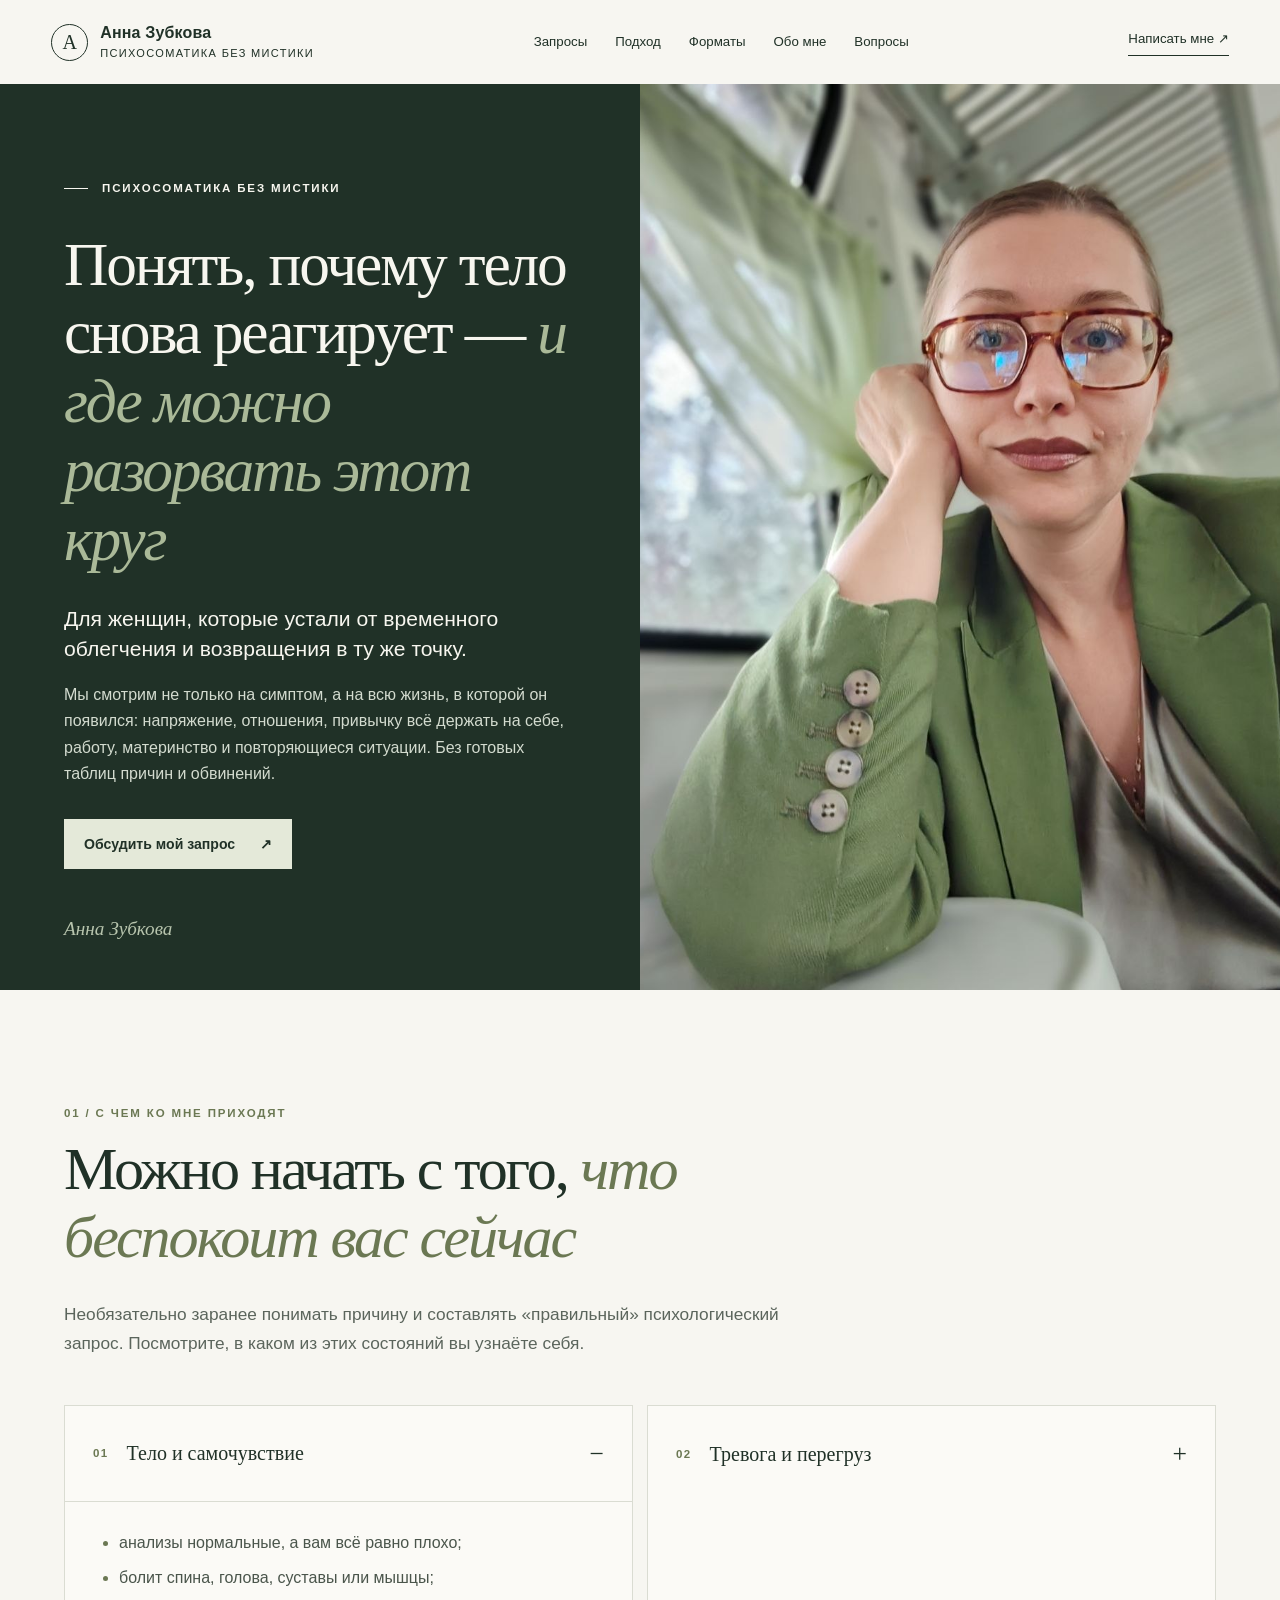
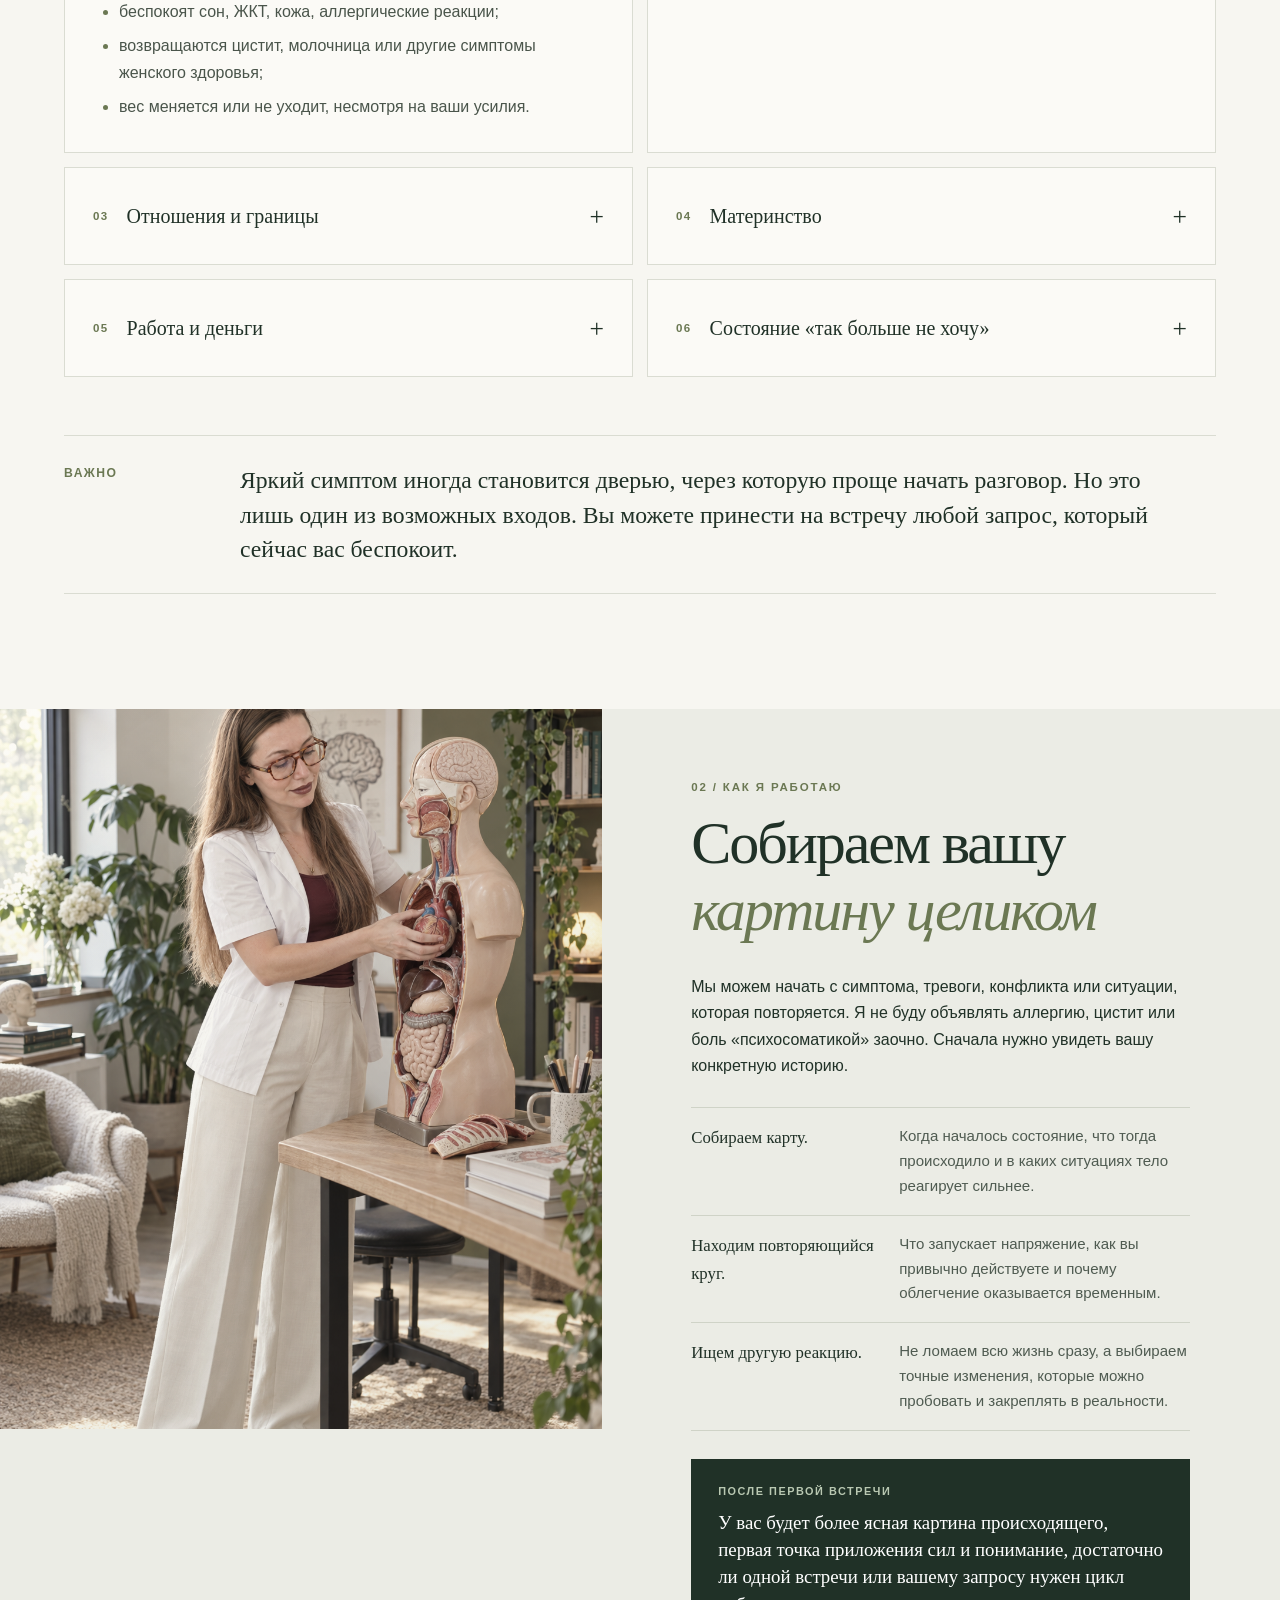
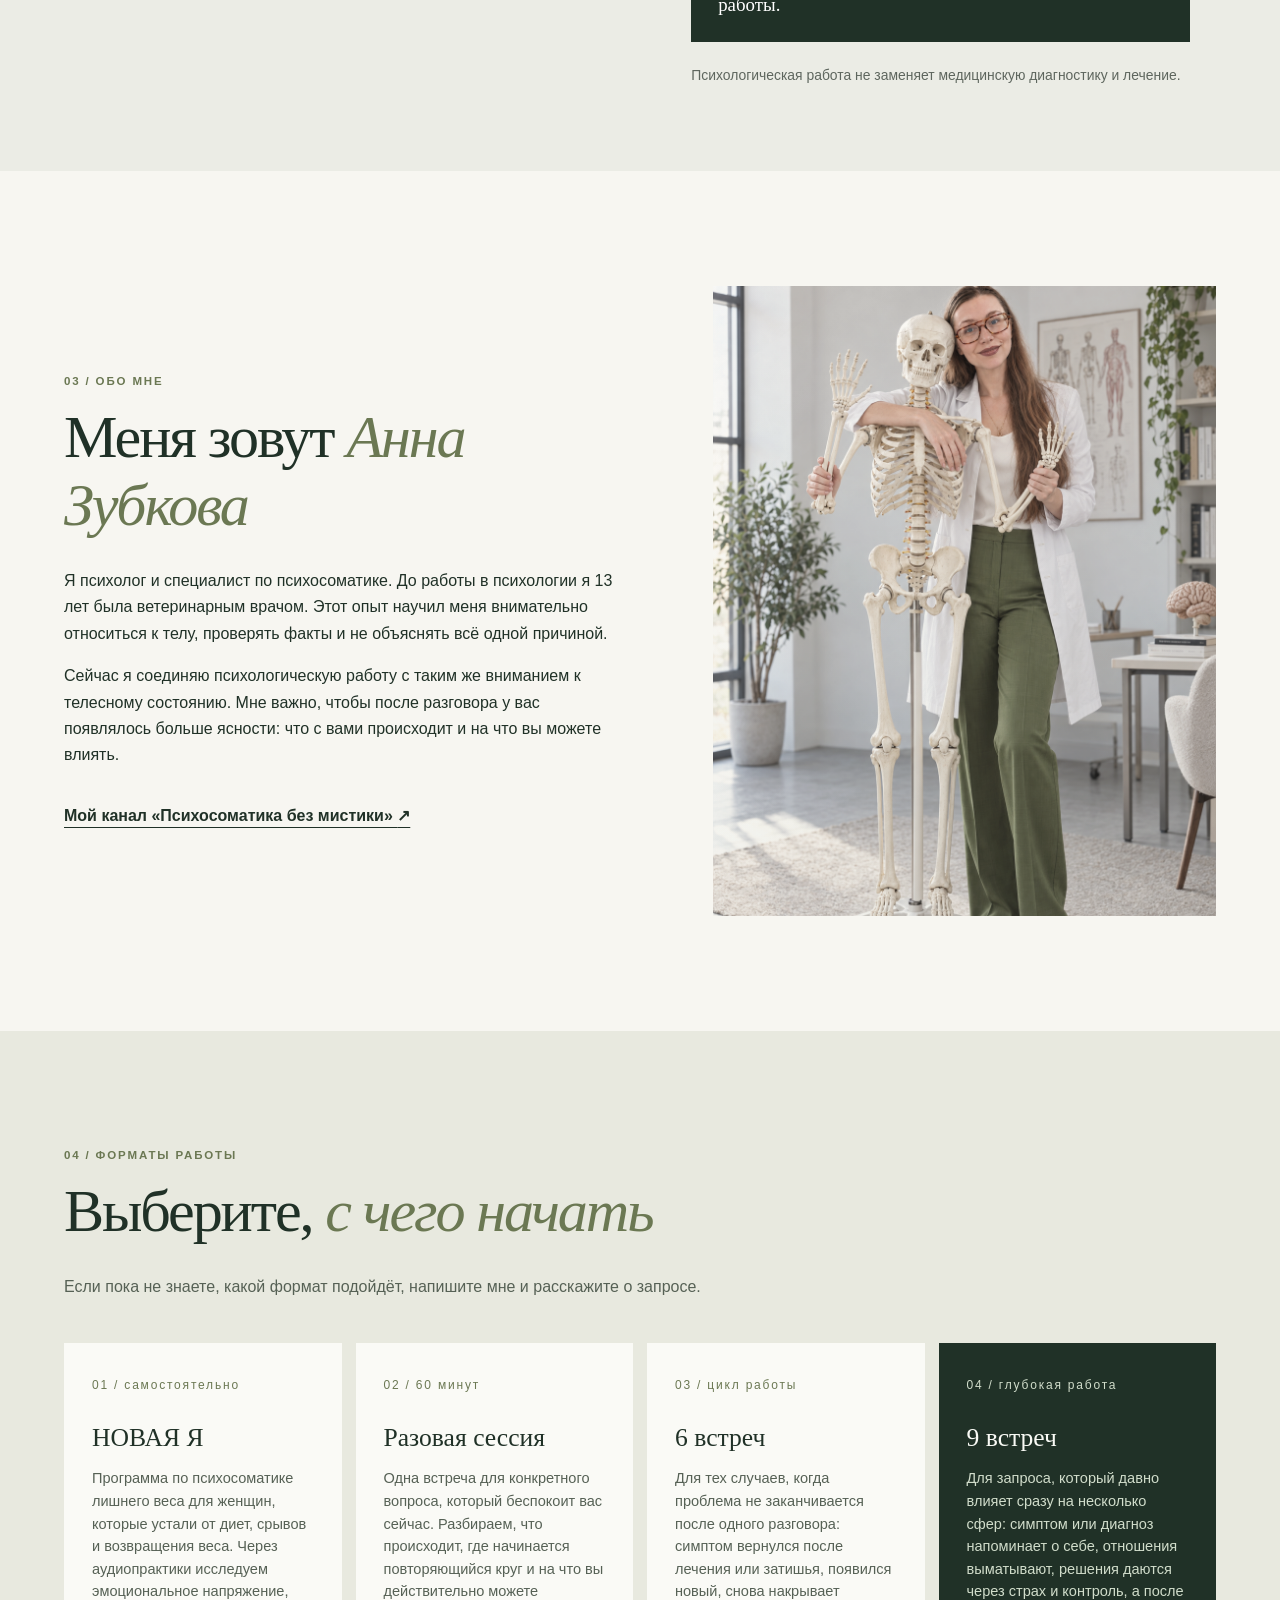
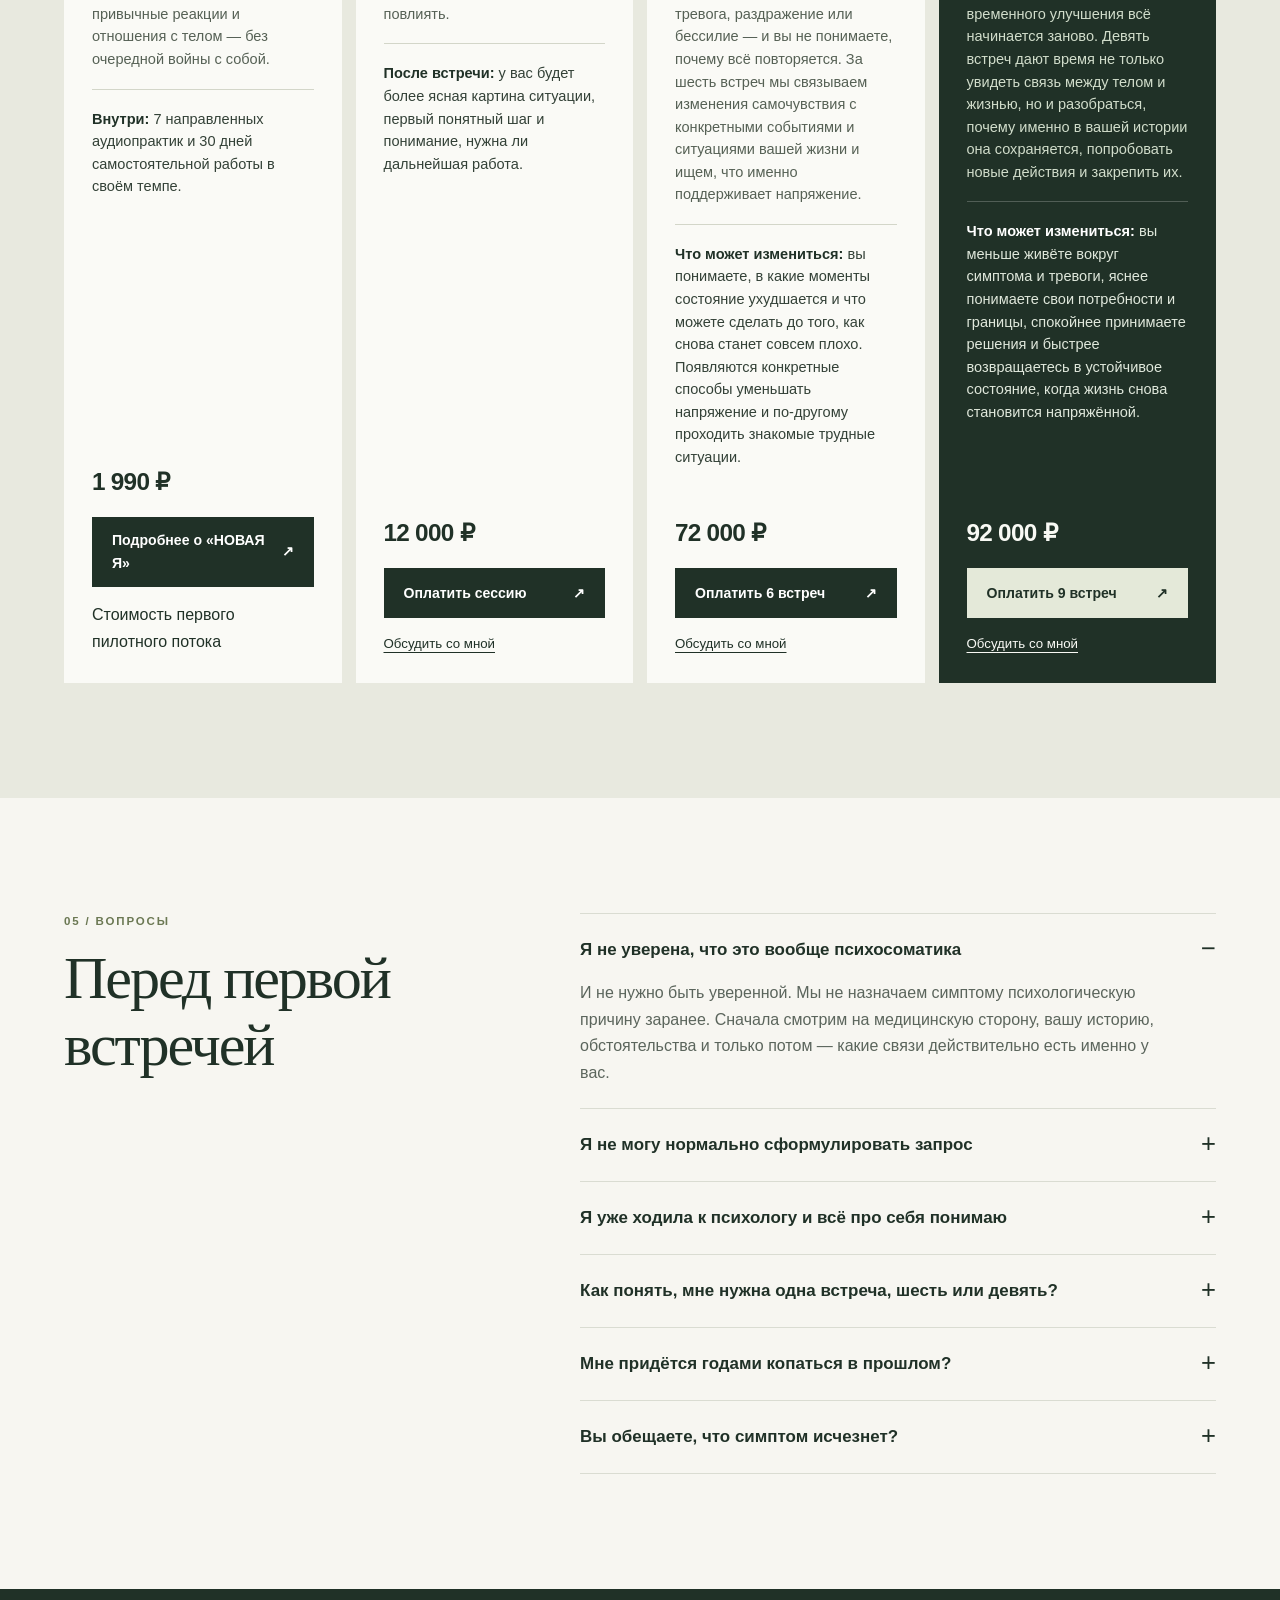
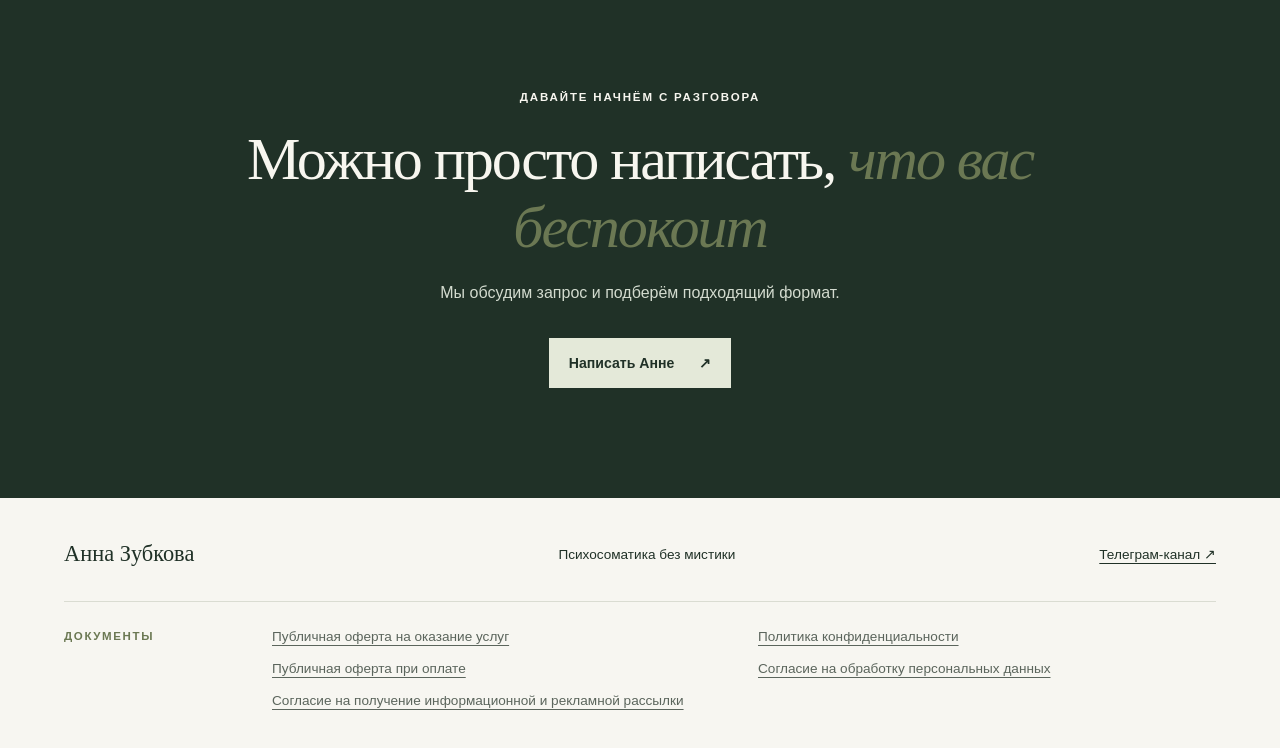
==== commit 0d41cce4: "Replace apothecary with NOVAYA YA product link" ====
--- a/index.html
+++ b/index.html
@@ -67,56 +67,23 @@
 
     <section class="section formats" id="formats" aria-labelledby="formats-title"><div class="section-heading"><p class="eyebrow muted">04 / Форматы работы</p><h2 id="formats-title">Выберите, <em>с чего начать</em></h2><p>Если пока не знаете, какой формат подойдёт, напишите мне и расскажите о запросе.</p></div>
       <div class="format-grid">
-        <article class="format-card"><div><span class="format-number">01 / самостоятельно</span><h3>Аптечка психосоматики</h3><p>Закрытый Telegram-канал с телесными и психологическими практиками. Можно открыть нужный раздел, когда нарастает напряжение, хочется остановиться и вернуть себе больше ясности.</p><p class="format-result"><b>Подойдёт, если:</b> вы хотите начать самостоятельно и заниматься в своём темпе.</p></div><div class="format-bottom"><strong>990 ₽</strong><button class="apothecary-toggle" type="button" aria-expanded="false" aria-controls="apothecary-details">Узнать подробнее <span aria-hidden="true">⌄</span></button><a class="button button-dark" href="https://link.payform.ru/?paymentLinkId=2100d9b6-a887-4f74-a261-16cebd030a8f" target="_blank" rel="noopener noreferrer">Купить аптечку <span aria-hidden="true">↗</span></a></div></article>
+        <article class="format-card">
+          <div>
+            <span class="format-number">01 / самостоятельно</span>
+            <h3>НОВАЯ Я</h3>
+            <p>Программа по психосоматике лишнего веса для женщин, которые устали от диет, срывов и возвращения веса. Через аудиопрактики исследуем эмоциональное напряжение, привычные реакции и отношения с телом — без очередной войны с собой.</p>
+            <p class="format-result"><b>Внутри:</b> 7 направленных аудиопрактик и 30 дней самостоятельной работы в своём темпе.</p>
+          </div>
+          <div class="format-bottom">
+            <strong>1 990 ₽</strong>
+            <a class="button button-dark" href="https://annapsyho.github.io/novaya-ya/?v=20261012-2040" target="_blank" rel="noopener noreferrer">Подробнее о «НОВАЯ Я» <span aria-hidden="true">↗</span></a>
+            <span class="format-note">Стоимость первого пилотного потока</span>
+          </div>
+        </article>
         <article class="format-card"><div><span class="format-number">02 / 60 минут</span><h3>Разовая сессия</h3><p>Одна встреча для конкретного вопроса, который беспокоит вас сейчас. Разбираем, что происходит, где начинается повторяющийся круг и на что вы действительно можете повлиять.</p><p class="format-result"><b>После встречи:</b> у вас будет более ясная картина ситуации, первый понятный шаг и понимание, нужна ли дальнейшая работа.</p></div><div class="format-bottom"><strong>12 000 ₽</strong><a class="button button-dark" href="https://link.payform.ru/?paymentLinkId=747c7715-d031-4cc8-88b8-b50c8da9452f" target="_blank" rel="noopener noreferrer">Оплатить сессию <span aria-hidden="true">↗</span></a><a class="format-discuss" href="https://t.me/meteora1312" target="_blank" rel="noopener noreferrer">Обсудить со мной</a></div></article>
         <article class="format-card"><div><span class="format-number">03 / цикл работы</span><h3>6 встреч</h3><p>Для тех случаев, когда проблема не заканчивается после одного разговора: симптом вернулся после лечения или затишья, появился новый, снова накрывает тревога, раздражение или бессилие — и вы не понимаете, почему всё повторяется. За шесть встреч мы связываем изменения самочувствия с конкретными событиями и ситуациями вашей жизни и ищем, что именно поддерживает напряжение.</p><p class="format-result"><b>Что может измениться:</b> вы понимаете, в какие моменты состояние ухудшается и что можете сделать до того, как снова станет совсем плохо. Появляются конкретные способы уменьшать напряжение и по-другому проходить знакомые трудные ситуации.</p></div><div class="format-bottom"><strong>72 000 ₽</strong><a class="button button-dark" href="https://link.payform.ru/?paymentLinkId=efcb30e1-7773-4009-92f5-4e27698c7dbb" target="_blank" rel="noopener noreferrer">Оплатить 6 встреч <span aria-hidden="true">↗</span></a><a class="format-discuss" href="https://t.me/meteora1312" target="_blank" rel="noopener noreferrer">Обсудить со мной</a></div></article>
         <article class="format-card featured"><div><span class="format-number">04 / глубокая работа</span><h3>9 встреч</h3><p>Для запроса, который давно влияет сразу на несколько сфер: симптом или диагноз напоминает о себе, отношения выматывают, решения даются через страх и контроль, а после временного улучшения всё начинается заново. Девять встреч дают время не только увидеть связь между телом и жизнью, но и разобраться, почему именно в вашей истории она сохраняется, попробовать новые действия и закрепить их.</p><p class="format-result"><b>Что может измениться:</b> вы меньше живёте вокруг симптома и тревоги, яснее понимаете свои потребности и границы, спокойнее принимаете решения и быстрее возвращаетесь в устойчивое состояние, когда жизнь снова становится напряжённой.</p></div><div class="format-bottom"><strong>92 000 ₽</strong><a class="button button-light" href="https://link.payform.ru/?paymentLinkId=9d1f281f-396b-4ad5-9f83-688eb92762f6" target="_blank" rel="noopener noreferrer">Оплатить 9 встреч <span aria-hidden="true">↗</span></a><a class="format-discuss" href="https://t.me/meteora1312" target="_blank" rel="noopener noreferrer">Обсудить со мной</a></div></article>
       </div>
-      <section class="apothecary-details" id="apothecary-details" aria-labelledby="apothecary-title" hidden>
-        <div class="apothecary-intro">
-          <p class="eyebrow muted">Подробнее о продукте</p>
-          <h2 id="apothecary-title">Аптечка психосоматики</h2>
-          <p class="apothecary-lead">Закрытый Telegram-канал с практиками, которые можно открыть в тот момент, когда уже накрыло и нужно понять, что делать сейчас.</p>
-          <p>У вас может не быть времени или возможности прийти на большой разбор. А тревога уже разогналась, в голове всё скачет, тело напряжено, после неприятного разговора никак не отпускает или снова стало страшно из-за симптома.</p>
-          <p>В таком состоянии сложно вспоминать всё, что вы когда-то читали о психологии. Хочется открыть конкретную практику, сделать её и хотя бы немного снизить напряжение, чтобы снова начать соображать.</p>
-          <p>Для этого я и собрала «Аптечку психосоматики».</p>
-        </div>
-
-        <div class="apothecary-situation">
-          <h3>В каких ситуациях она может пригодиться</h3>
-          <p>Например, вы не можете уснуть, потому что продолжаете мысленно выяснять отношения. Сорвались на ребёнка и теперь вместо отдыха второй час едите себя чувством вины. Испугались симптома и уже начитались в интернете такого, что тревога стала сильнее самого симптома. Или просто понимаете: всё бесит, сил нет, а что с собой делать — непонятно.</p>
-          <p>Вы заходите в канал, выбираете раздел под своё состояние и берёте одну практику. Не нужно выполнять всё подряд, проходить материалы по порядку или устраивать себе ещё одну работу после работы.</p>
-        </div>
-
-        <div class="apothecary-contents">
-          <h3>Что есть в «Аптечке»</h3>
-          <div class="apothecary-grid">
-            <article><span>01</span><h4>Телесные практики</h4><p>Короткие упражнения, которые помогают вернуть внимание из бесконечного потока мыслей в тело и немного снизить напряжение. Есть практики на 3–5 минут, которые можно сделать дома без специальной подготовки.</p></article>
-            <article><span>02</span><h4>Психологические практики</h4><p>Они нужны, чтобы не только успокоиться, но и разобраться: что именно сейчас так зацепило, чего вы испугались, что пытаетесь проконтролировать и почему ситуация никак не отпускает.</p></article>
-            <article><span>03</span><h4>Практики на симптомы</h4><p>Без таблиц в духе «болит здесь — значит, вы на кого-то обиделись». Мы смотрим на сам симптом, обстоятельства, в которых он усилился, и напряжение, которое появилось вокруг него.</p></article>
-            <article><span>04</span><h4>Новые решения</h4><p>Здесь работа уже не только с состоянием. Можно посмотреть, как вы обычно поступаете в сложной ситуации, к чему это приводит и что попробовать сделать по-другому.</p></article>
-            <article><span>05</span><h4>Тема месяца</h4><p>Каждый месяц я беру одну тему глубже. Сейчас в канале собраны материалы о возвращении к себе: как снова начать замечать своё состояние, желания и усталость, а не обнаруживать себя только в тот момент, когда организм уже сказал: «Всё, приехали».</p></article>
-            <article><span>06</span><h4>Дополнительные материалы и фиторецепты</h4><p>Сон, вода, прогулки, цифровая гигиена и другие простые вещи, которые мы часто недооцениваем. Плюс отдельный раздел со сборами и рекомендациями по их применению.</p></article>
-          </div>
-        </div>
-
-        <div class="apothecary-how">
-          <div><h3>Как пользоваться каналом</h3><p>Допустим, сегодня вы не можете успокоиться после разговора. Не нужно изучать весь канал. Вы открываете нужный раздел, выбираете одну практику и делаете её.</p><p>В другой день может понадобиться упражнение перед сном. Через неделю — разбор ситуации, в которой вы опять взяли на себя слишком много. «Аптечка» остаётся под рукой, и вы возвращаетесь к ней по мере необходимости.</p><p>Она нужна не для того, чтобы срочно убрать из жизни тревогу, страх или сложную ситуацию. Задача — сбросить лишнее напряжение вокруг происходящего. Тогда становится проще понять, что с вами и что делать дальше.</p></div>
-          <div><h3>Что вы получаете</h3><p>У вас появляется место, куда можно зайти без долгих поисков по интернету и бесконечного перебирания случайных советов.</p><p>Не надо каждый раз вспоминать, как дышать, куда смотреть и какую технику вы где-то сохраняли полгода назад. Всё собрано в одном канале и разложено по разделам.</p></div>
-        </div>
-
-        <div class="apothecary-faq">
-          <h3>Частые вопросы</h3>
-          <details><summary>Нужно ли делать все практики?</summary><p>Нет. Выбирайте то, что подходит вашему состоянию сейчас. Некоторые упражнения захочется повторять каждый день, к другим вы вернётесь один раз через несколько месяцев.</p></details>
-          <details><summary>Нужен ли диагноз?</summary><p>Нет. В «Аптечку» можно прийти с тревогой, раздражением, усталостью, сложностями со сном, напряжением в теле или состоянием «я вообще не понимаю, что со мной происходит».</p></details>
-          <details><summary>Она заменяет врача или терапию?</summary><p>Нет. Если у вас появился симптом или изменилось самочувствие, нужна медицинская диагностика. Практики помогают работать с тревогой, напряжением и жизненным контекстом, но не заменяют лечение.</p><p>И это также не личная терапия: в канале мы не разбираем вашу индивидуальную историю. Если одной самостоятельной работы становится мало, можно прийти ко мне на сессию.</p></details>
-        </div>
-
-        <div class="apothecary-cta">
-          <div><span>Стоимость</span><strong>990 ₽</strong><p>После оплаты вы получаете доступ в закрытый Telegram-канал и можете возвращаться к материалам, когда они понадобятся.</p></div>
-          <a class="button button-light" href="https://link.payform.ru/?paymentLinkId=2100d9b6-a887-4f74-a261-16cebd030a8f" target="_blank" rel="noopener noreferrer">Купить аптечку <span aria-hidden="true">↗</span></a>
-        </div>
-      </section>
     </section>
 
     <section class="section faq" id="faq" aria-labelledby="faq-title"><div class="section-heading"><p class="eyebrow muted">05 / Вопросы</p><h2 id="faq-title">Перед первой встречей</h2></div><div class="faq-list">
@@ -141,18 +108,5 @@
       <a href="https://disk.yandex.ru/i/Dt00-QcCVnCvow" target="_blank" rel="noopener noreferrer">Согласие на получение информационной и рекламной рассылки</a>
     </div>
   </footer>
-  <script>
-    const apothecaryToggle = document.querySelector('.apothecary-toggle');
-    const apothecaryDetails = document.querySelector('#apothecary-details');
-
-    apothecaryToggle?.addEventListener('click', () => {
-      const isOpen = apothecaryToggle.getAttribute('aria-expanded') === 'true';
-      apothecaryToggle.setAttribute('aria-expanded', String(!isOpen));
-      apothecaryDetails.hidden = isOpen;
-      if (!isOpen) {
-        requestAnimationFrame(() => apothecaryDetails.scrollIntoView({ behavior: 'smooth', block: 'start' }));
-      }
-    });
-  </script>
 </body>
 </html>
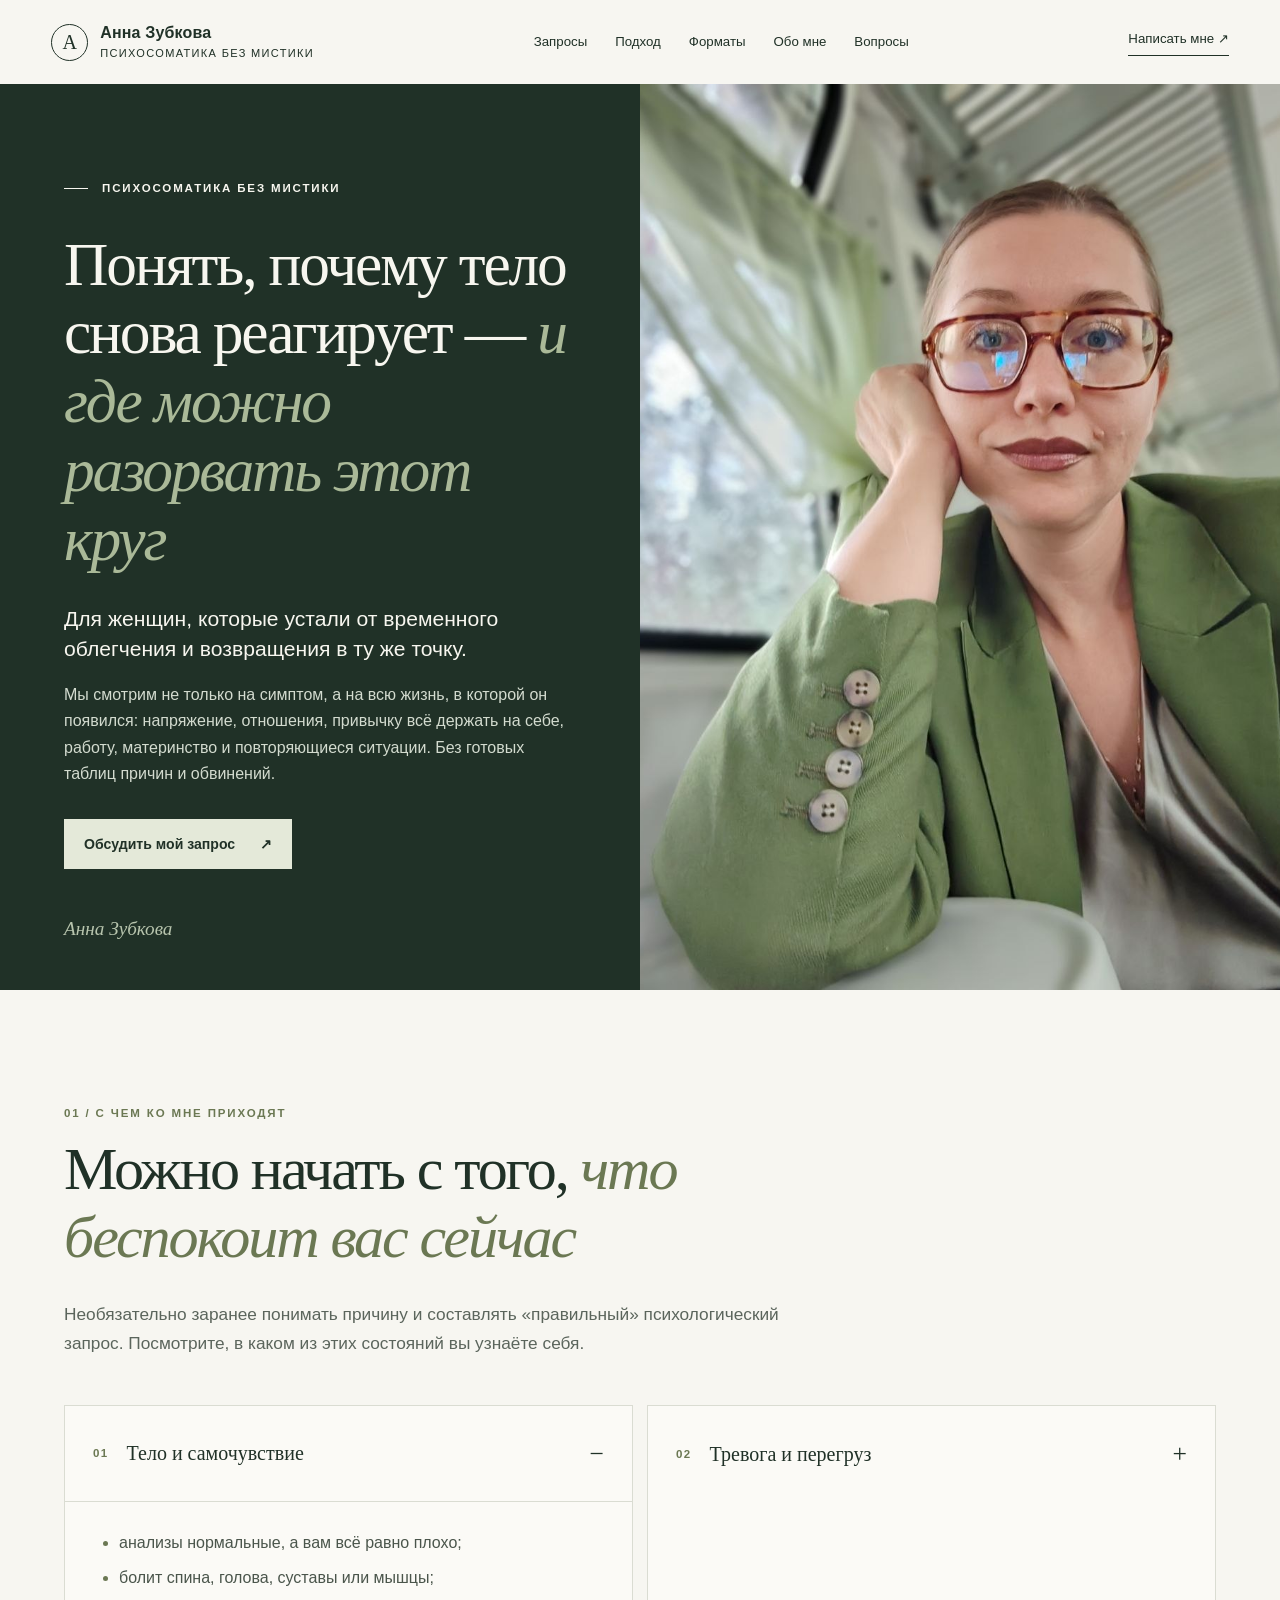
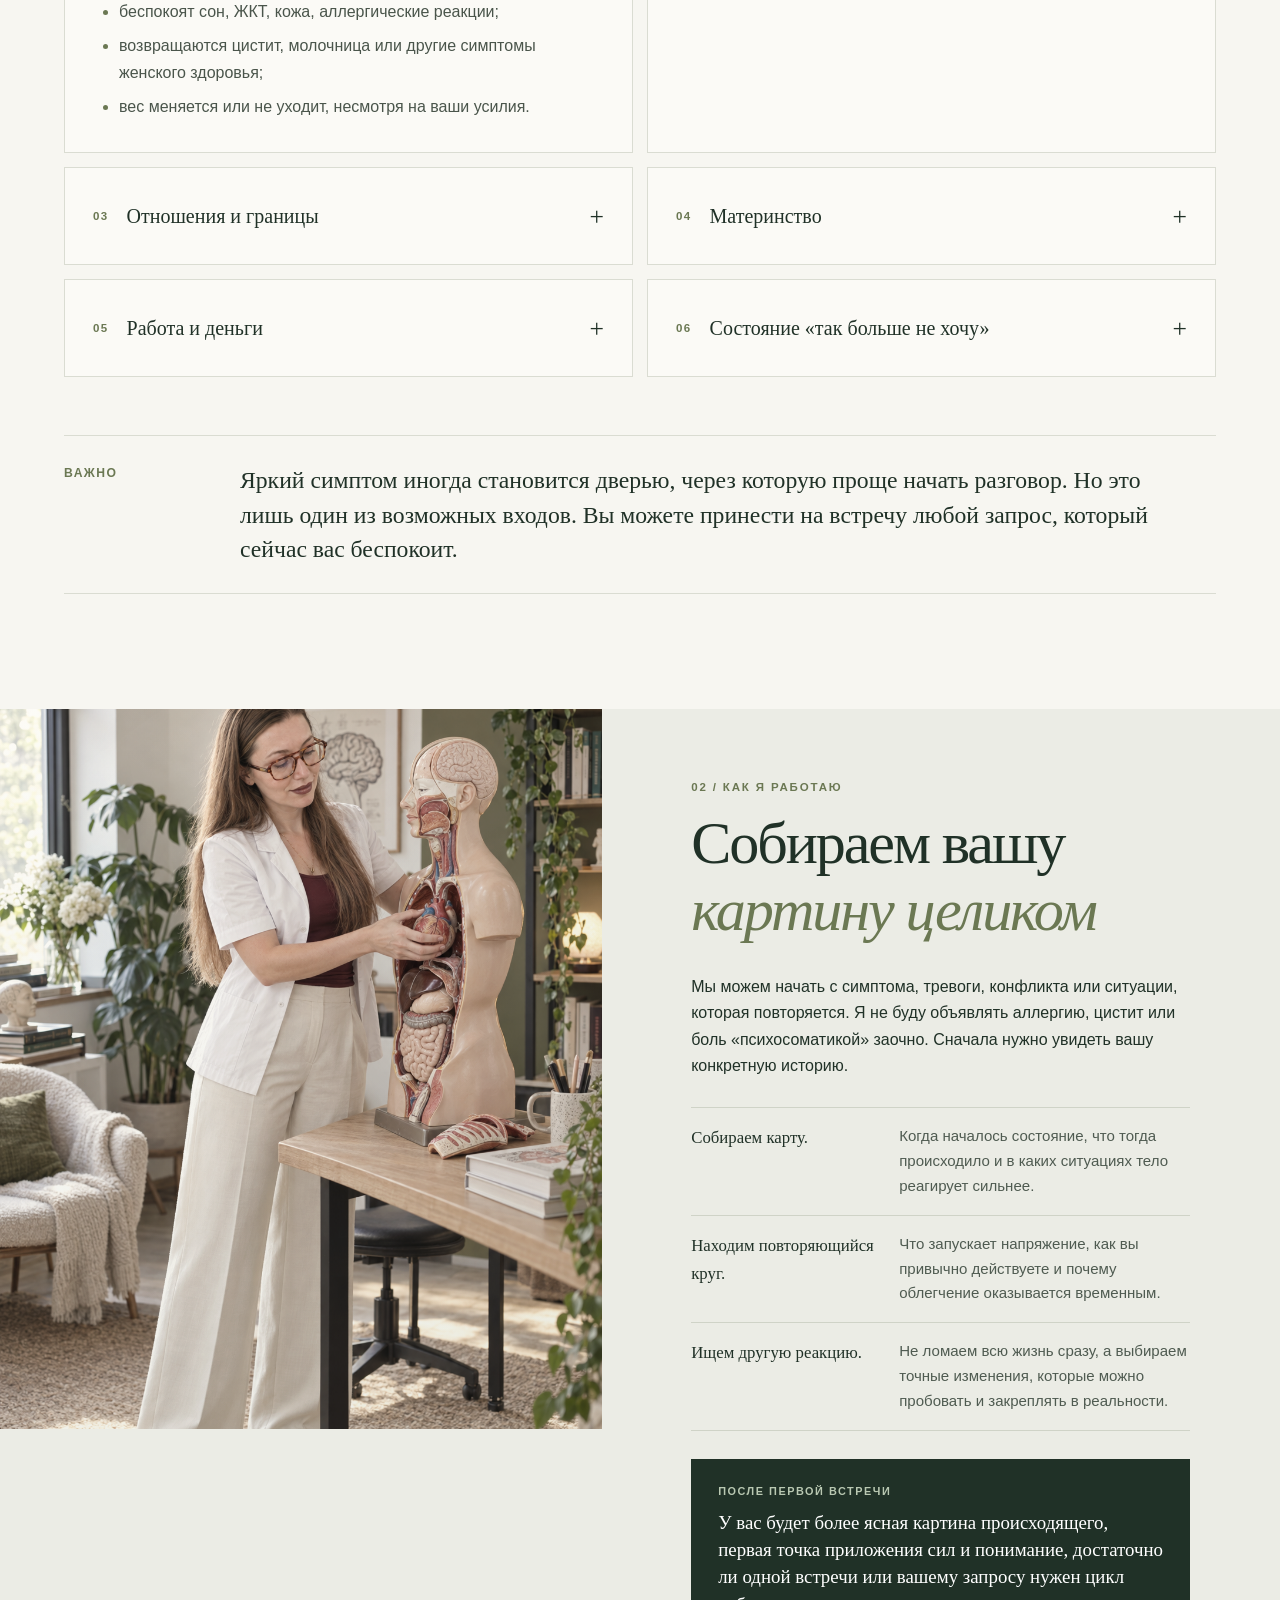
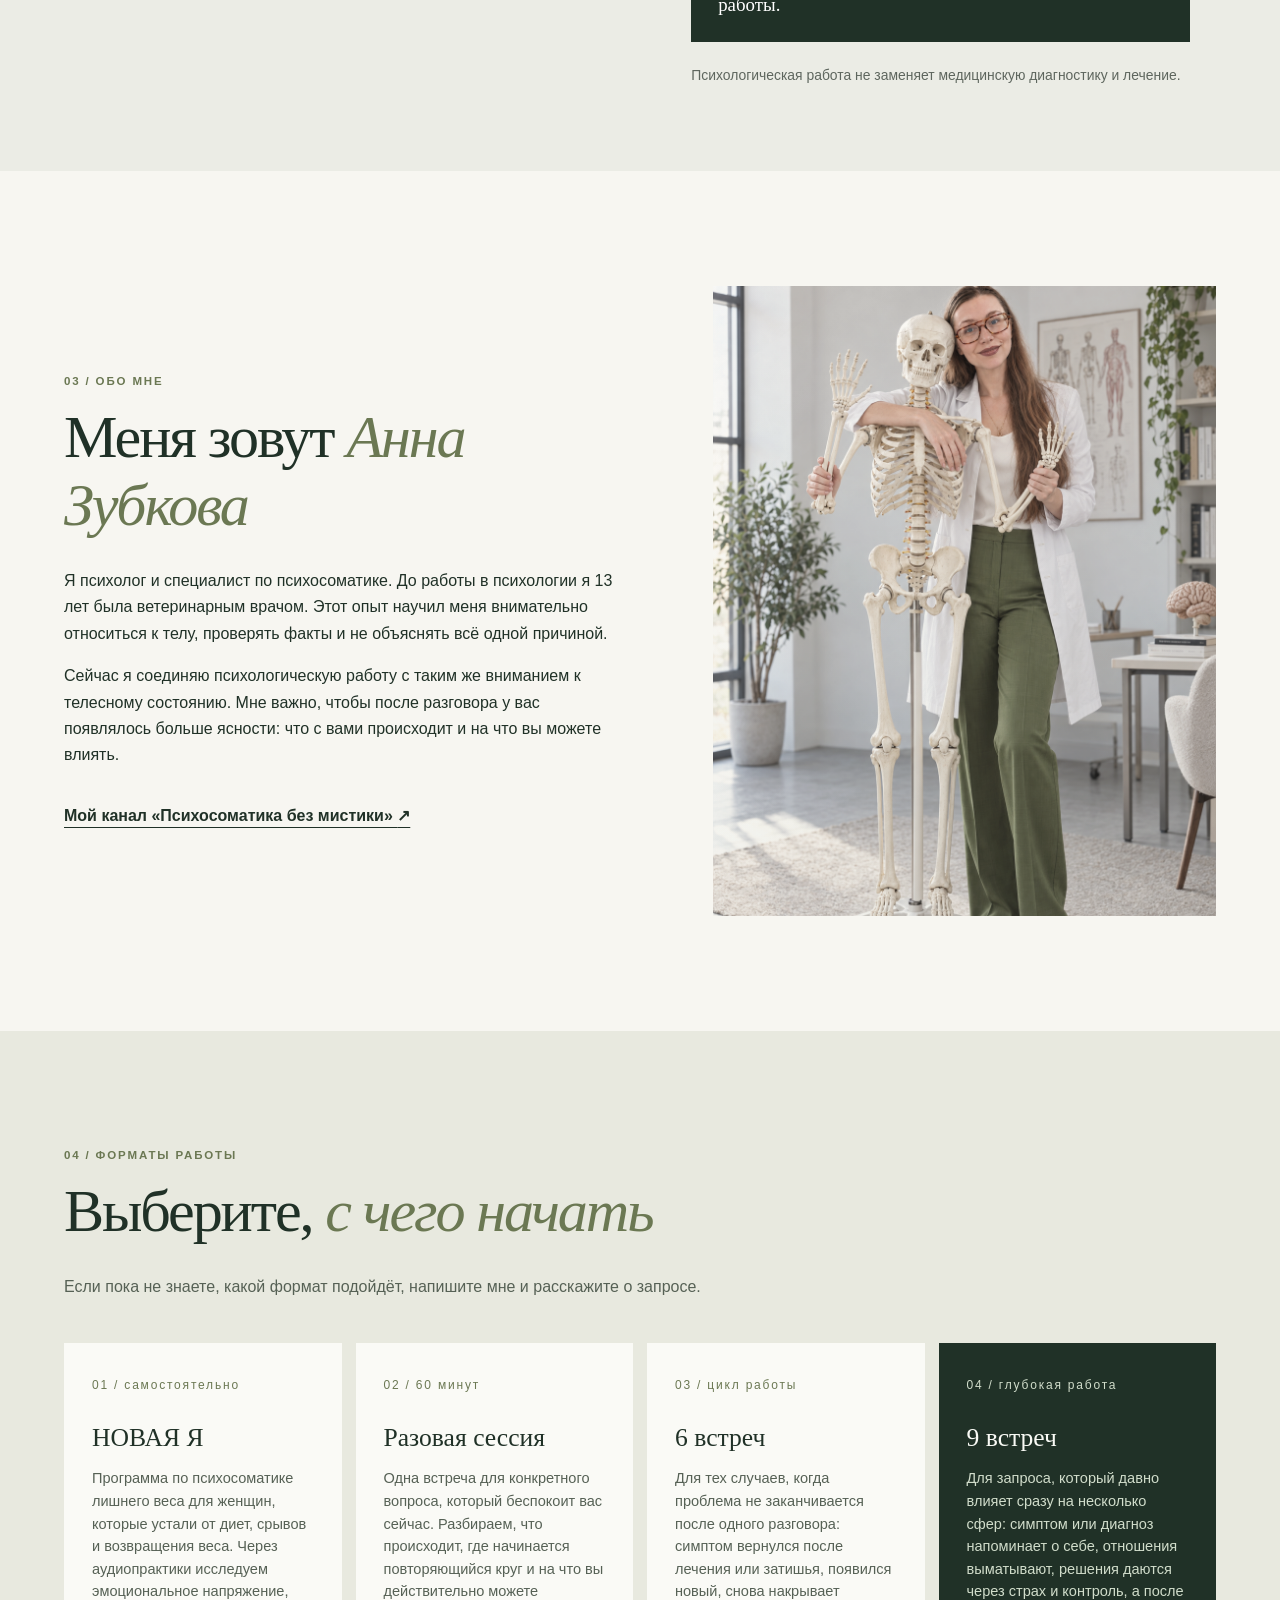
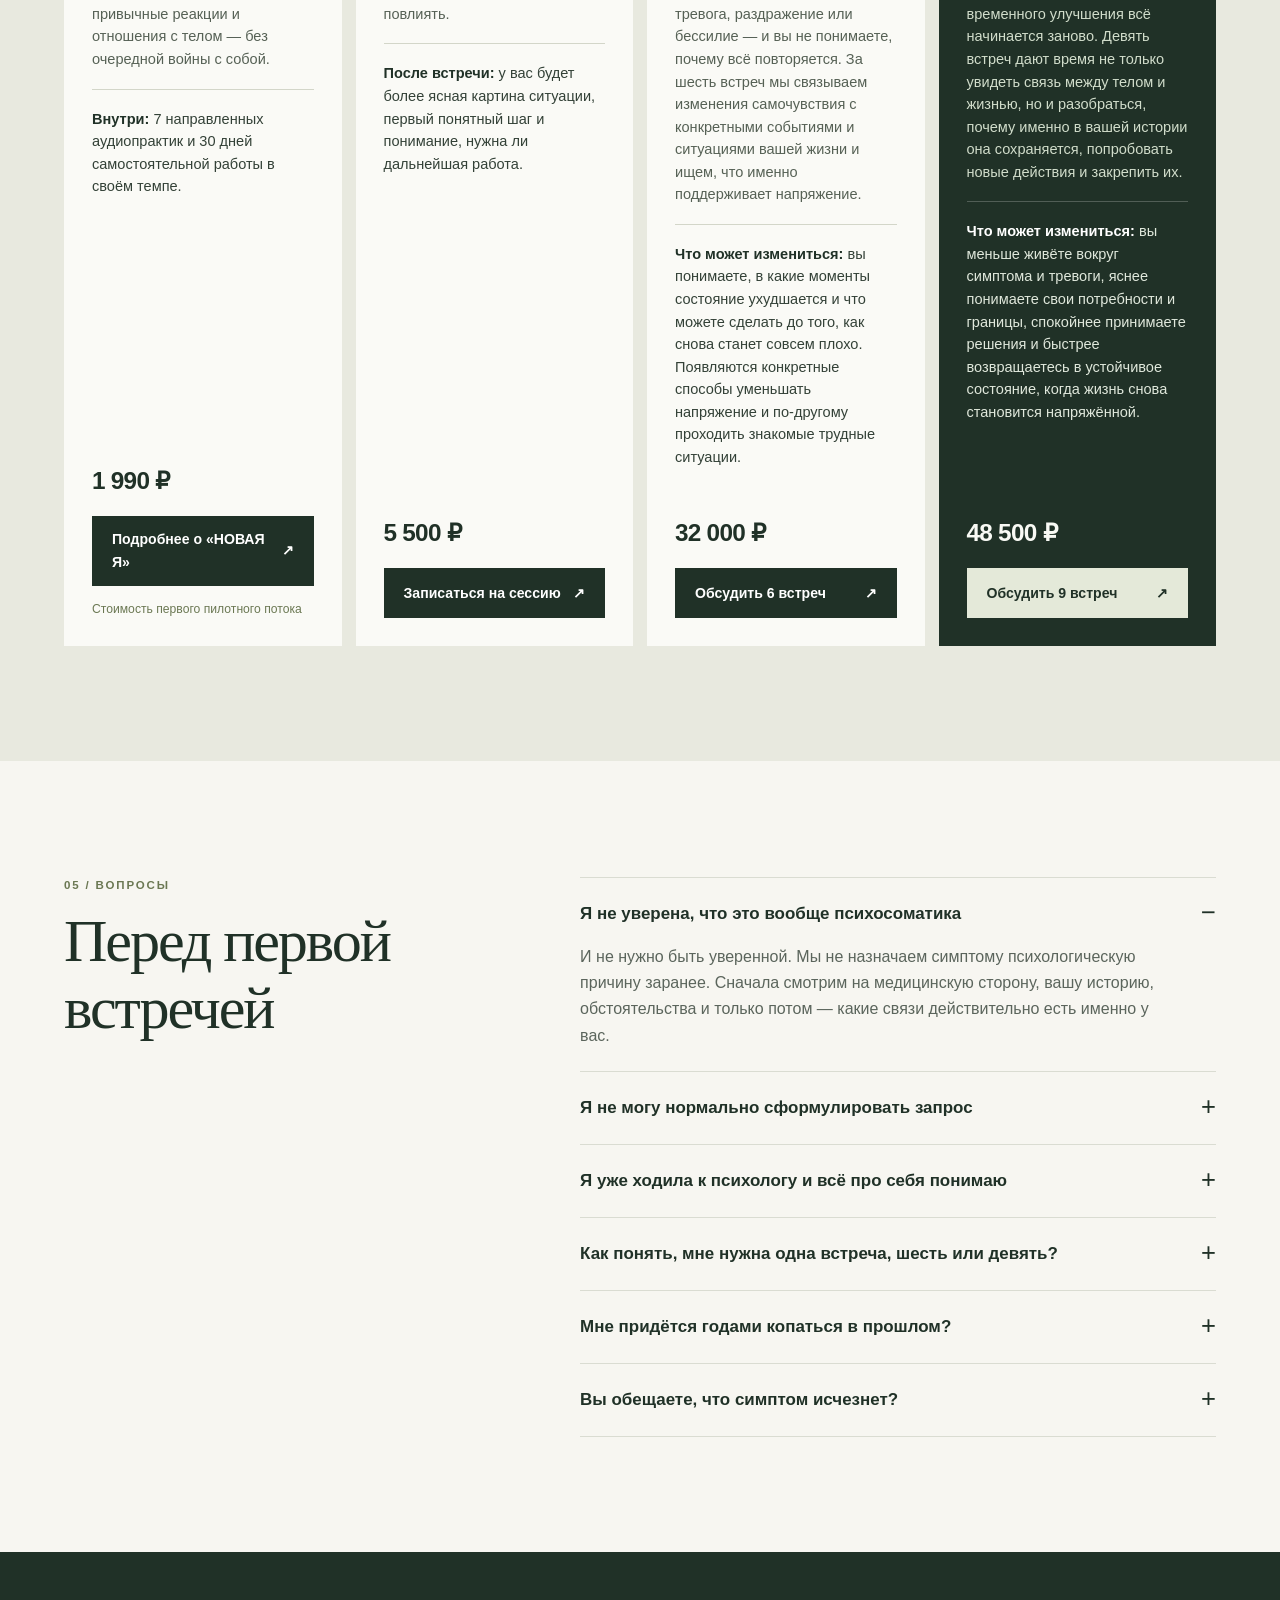
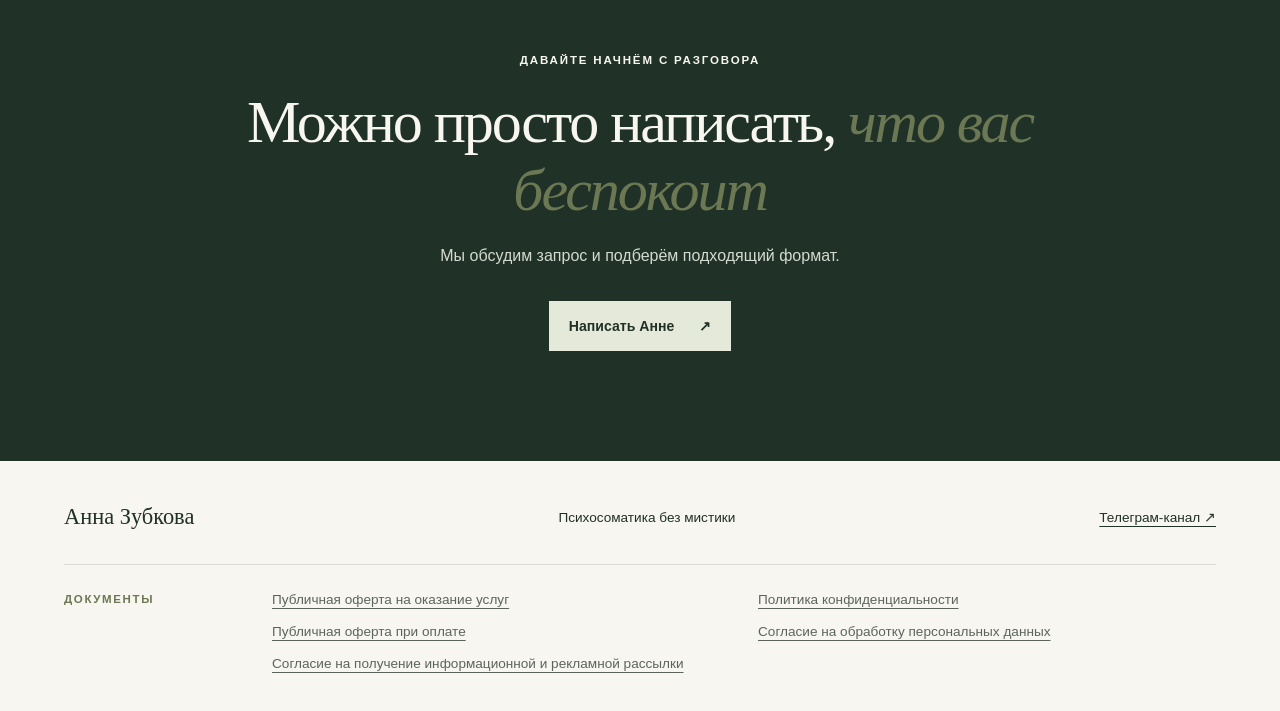
==== commit 8da66a89: "Update individual work prices and replace outdated payment links with booking contact" ====
--- a/index.html
+++ b/index.html
@@ -80,9 +80,9 @@
             <span class="format-note">Стоимость первого пилотного потока</span>
           </div>
         </article>
-        <article class="format-card"><div><span class="format-number">02 / 60 минут</span><h3>Разовая сессия</h3><p>Одна встреча для конкретного вопроса, который беспокоит вас сейчас. Разбираем, что происходит, где начинается повторяющийся круг и на что вы действительно можете повлиять.</p><p class="format-result"><b>После встречи:</b> у вас будет более ясная картина ситуации, первый понятный шаг и понимание, нужна ли дальнейшая работа.</p></div><div class="format-bottom"><strong>12 000 ₽</strong><a class="button button-dark" href="https://link.payform.ru/?paymentLinkId=747c7715-d031-4cc8-88b8-b50c8da9452f" target="_blank" rel="noopener noreferrer">Оплатить сессию <span aria-hidden="true">↗</span></a><a class="format-discuss" href="https://t.me/meteora1312" target="_blank" rel="noopener noreferrer">Обсудить со мной</a></div></article>
-        <article class="format-card"><div><span class="format-number">03 / цикл работы</span><h3>6 встреч</h3><p>Для тех случаев, когда проблема не заканчивается после одного разговора: симптом вернулся после лечения или затишья, появился новый, снова накрывает тревога, раздражение или бессилие — и вы не понимаете, почему всё повторяется. За шесть встреч мы связываем изменения самочувствия с конкретными событиями и ситуациями вашей жизни и ищем, что именно поддерживает напряжение.</p><p class="format-result"><b>Что может измениться:</b> вы понимаете, в какие моменты состояние ухудшается и что можете сделать до того, как снова станет совсем плохо. Появляются конкретные способы уменьшать напряжение и по-другому проходить знакомые трудные ситуации.</p></div><div class="format-bottom"><strong>72 000 ₽</strong><a class="button button-dark" href="https://link.payform.ru/?paymentLinkId=efcb30e1-7773-4009-92f5-4e27698c7dbb" target="_blank" rel="noopener noreferrer">Оплатить 6 встреч <span aria-hidden="true">↗</span></a><a class="format-discuss" href="https://t.me/meteora1312" target="_blank" rel="noopener noreferrer">Обсудить со мной</a></div></article>
-        <article class="format-card featured"><div><span class="format-number">04 / глубокая работа</span><h3>9 встреч</h3><p>Для запроса, который давно влияет сразу на несколько сфер: симптом или диагноз напоминает о себе, отношения выматывают, решения даются через страх и контроль, а после временного улучшения всё начинается заново. Девять встреч дают время не только увидеть связь между телом и жизнью, но и разобраться, почему именно в вашей истории она сохраняется, попробовать новые действия и закрепить их.</p><p class="format-result"><b>Что может измениться:</b> вы меньше живёте вокруг симптома и тревоги, яснее понимаете свои потребности и границы, спокойнее принимаете решения и быстрее возвращаетесь в устойчивое состояние, когда жизнь снова становится напряжённой.</p></div><div class="format-bottom"><strong>92 000 ₽</strong><a class="button button-light" href="https://link.payform.ru/?paymentLinkId=9d1f281f-396b-4ad5-9f83-688eb92762f6" target="_blank" rel="noopener noreferrer">Оплатить 9 встреч <span aria-hidden="true">↗</span></a><a class="format-discuss" href="https://t.me/meteora1312" target="_blank" rel="noopener noreferrer">Обсудить со мной</a></div></article>
+        <article class="format-card"><div><span class="format-number">02 / 60 минут</span><h3>Разовая сессия</h3><p>Одна встреча для конкретного вопроса, который беспокоит вас сейчас. Разбираем, что происходит, где начинается повторяющийся круг и на что вы действительно можете повлиять.</p><p class="format-result"><b>После встречи:</b> у вас будет более ясная картина ситуации, первый понятный шаг и понимание, нужна ли дальнейшая работа.</p></div><div class="format-bottom"><strong>5 500 ₽</strong><a class="button button-dark" href="https://t.me/meteora1312" target="_blank" rel="noopener noreferrer">Записаться на сессию <span aria-hidden="true">↗</span></a></div></article>
+        <article class="format-card"><div><span class="format-number">03 / цикл работы</span><h3>6 встреч</h3><p>Для тех случаев, когда проблема не заканчивается после одного разговора: симптом вернулся после лечения или затишья, появился новый, снова накрывает тревога, раздражение или бессилие — и вы не понимаете, почему всё повторяется. За шесть встреч мы связываем изменения самочувствия с конкретными событиями и ситуациями вашей жизни и ищем, что именно поддерживает напряжение.</p><p class="format-result"><b>Что может измениться:</b> вы понимаете, в какие моменты состояние ухудшается и что можете сделать до того, как снова станет совсем плохо. Появляются конкретные способы уменьшать напряжение и по-другому проходить знакомые трудные ситуации.</p></div><div class="format-bottom"><strong>32 000 ₽</strong><a class="button button-dark" href="https://t.me/meteora1312" target="_blank" rel="noopener noreferrer">Обсудить 6 встреч <span aria-hidden="true">↗</span></a></div></article>
+        <article class="format-card featured"><div><span class="format-number">04 / глубокая работа</span><h3>9 встреч</h3><p>Для запроса, который давно влияет сразу на несколько сфер: симптом или диагноз напоминает о себе, отношения выматывают, решения даются через страх и контроль, а после временного улучшения всё начинается заново. Девять встреч дают время не только увидеть связь между телом и жизнью, но и разобраться, почему именно в вашей истории она сохраняется, попробовать новые действия и закрепить их.</p><p class="format-result"><b>Что может измениться:</b> вы меньше живёте вокруг симптома и тревоги, яснее понимаете свои потребности и границы, спокойнее принимаете решения и быстрее возвращаетесь в устойчивое состояние, когда жизнь снова становится напряжённой.</p></div><div class="format-bottom"><strong>48 500 ₽</strong><a class="button button-light" href="https://t.me/meteora1312" target="_blank" rel="noopener noreferrer">Обсудить 9 встреч <span aria-hidden="true">↗</span></a></div></article>
       </div>
     </section>
 
--- a/styles.css
+++ b/styles.css
@@ -49,51 +49,7 @@
   .process-steps li{grid-template-columns:1fr;gap:4px}
 }
 
-/* Expanded product story for the self-guided format. */
-.apothecary-toggle{width:100%;padding:0 0 9px;border:0;border-bottom:1px solid #7d8873;background:transparent;color:var(--ink);font:700 .86rem/1.4 Arial,sans-serif;text-align:left;display:flex;align-items:center;justify-content:space-between;cursor:pointer}
-.apothecary-toggle:focus-visible{outline:3px solid #baae78;outline-offset:4px}
-.apothecary-toggle span{font-size:1.4rem;line-height:1;transition:transform .2s ease}
-.apothecary-toggle[aria-expanded="true"] span{transform:rotate(180deg)}
-.apothecary-details{max-width:1450px;margin:16px auto 0;padding:clamp(44px,6vw,82px);background:#fbfaf6;border:1px solid #d5d8ce;scroll-margin-top:24px}
-.apothecary-details h2{font-family:Georgia,"Times New Roman",serif;font-size:clamp(2.7rem,4.7vw,5.3rem);font-weight:400;letter-spacing:-.035em;margin:14px 0 28px}
-.apothecary-details h3{font-family:Georgia,"Times New Roman",serif;font-size:clamp(1.75rem,2.6vw,2.7rem);font-weight:400;letter-spacing:-.025em;margin:0 0 22px}
-.apothecary-details h4{font-family:Georgia,"Times New Roman",serif;font-size:1.3rem;font-weight:400;margin:8px 0 12px}
-.apothecary-details p{color:#4f5b51}
-.apothecary-intro{max-width:870px}
-.apothecary-lead{font-family:Georgia,"Times New Roman",serif;font-size:clamp(1.25rem,1.8vw,1.65rem);line-height:1.45;color:var(--ink)!important}
-.apothecary-situation{max-width:1050px;margin:64px 0;padding:36px 0;border-top:1px solid var(--line);border-bottom:1px solid var(--line)}
-.apothecary-situation p{max-width:930px}
-.apothecary-grid{display:grid;grid-template-columns:repeat(3,minmax(0,1fr));border-top:1px solid var(--line);border-left:1px solid var(--line)}
-.apothecary-grid article{padding:27px;border-right:1px solid var(--line);border-bottom:1px solid var(--line)}
-.apothecary-grid article>span{font-size:.7rem;letter-spacing:.14em;color:var(--olive);font-weight:700}
-.apothecary-grid p{font-size:.91rem;line-height:1.58;margin:0}
-.apothecary-how{display:grid;grid-template-columns:1.25fr .75fr;gap:7%;margin:70px 0}
-.apothecary-how>div:last-child{background:#e8e9df;padding:32px}
-.apothecary-faq{display:grid;grid-template-columns:.72fr 1.28fr;gap:8%;align-items:start;margin-bottom:64px}
-.apothecary-faq h3{position:sticky;top:24px}
-.apothecary-faq details{grid-column:2}
-.apothecary-faq h3+details{border-top:1px solid var(--line)}
-.apothecary-cta{display:flex;align-items:flex-end;justify-content:space-between;gap:36px;background:var(--forest);color:#fff;padding:34px 38px}
-.apothecary-cta>div{max-width:720px}
-.apothecary-cta span{display:block;text-transform:uppercase;letter-spacing:.14em;font-size:.68rem;color:#b9c8b2}
-.apothecary-cta strong{display:block;font-size:2.4rem;line-height:1.2;margin:7px 0 8px}
-.apothecary-cta p{color:#d3dbcf;margin:0}
-.apothecary-cta .button{min-width:210px}
-@media(max-width:1050px){
-  .apothecary-grid{grid-template-columns:repeat(2,minmax(0,1fr))}
-}
-@media(max-width:720px){
-  .apothecary-details{padding:42px 20px}
-  .apothecary-situation{margin:48px 0}
-  .apothecary-grid{grid-template-columns:1fr}
-  .apothecary-grid article{padding:23px}
-  .apothecary-how{grid-template-columns:1fr;gap:28px;margin:52px 0}
-  .apothecary-faq{grid-template-columns:1fr;gap:0;margin-bottom:48px}
-  .apothecary-faq h3{position:static}
-  .apothecary-faq details{grid-column:1}
-  .apothecary-cta{align-items:stretch;flex-direction:column;padding:28px 24px}
-  .apothecary-cta .button{width:100%}
-}
+.format-note{font-size:.76rem;color:var(--olive);line-height:1.4}
 
 /* Legal documents in the footer. */
 .site-footer{display:block;padding:38px max(5vw,24px);font-size:.85rem}
